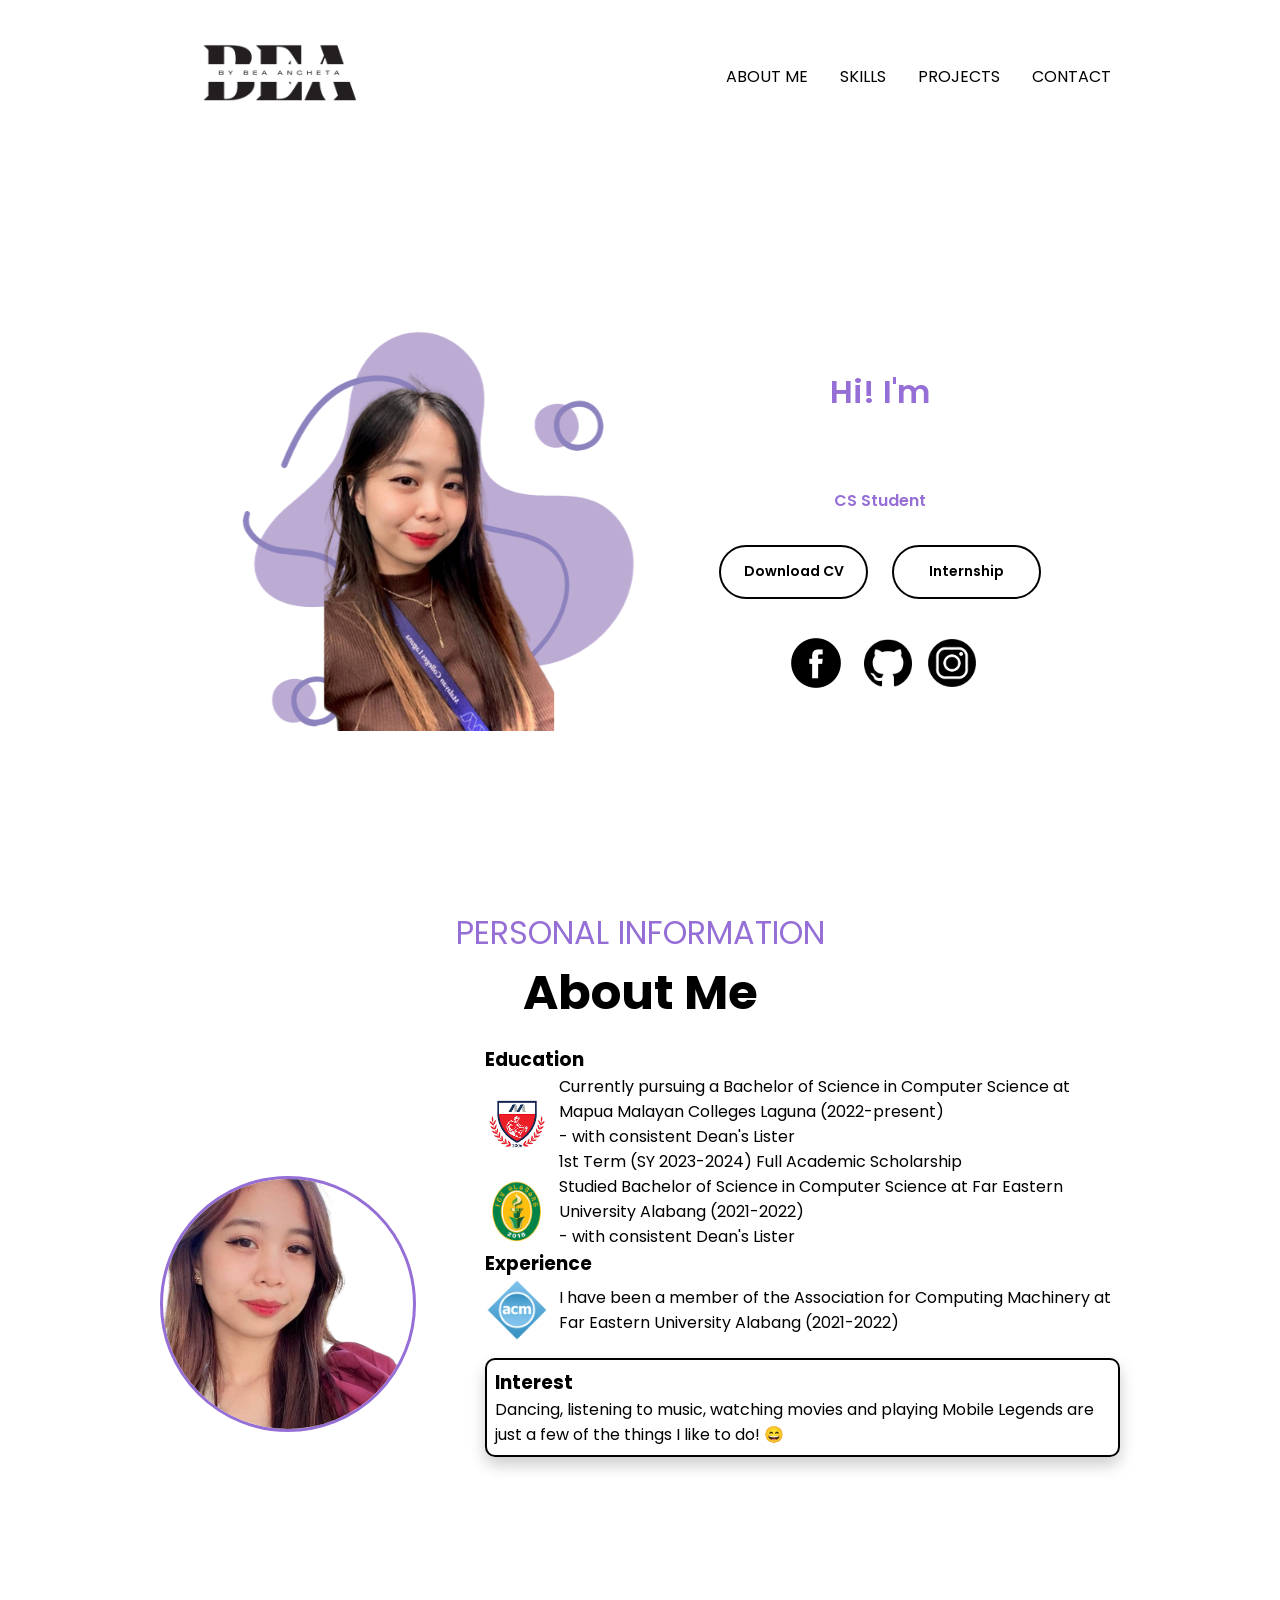
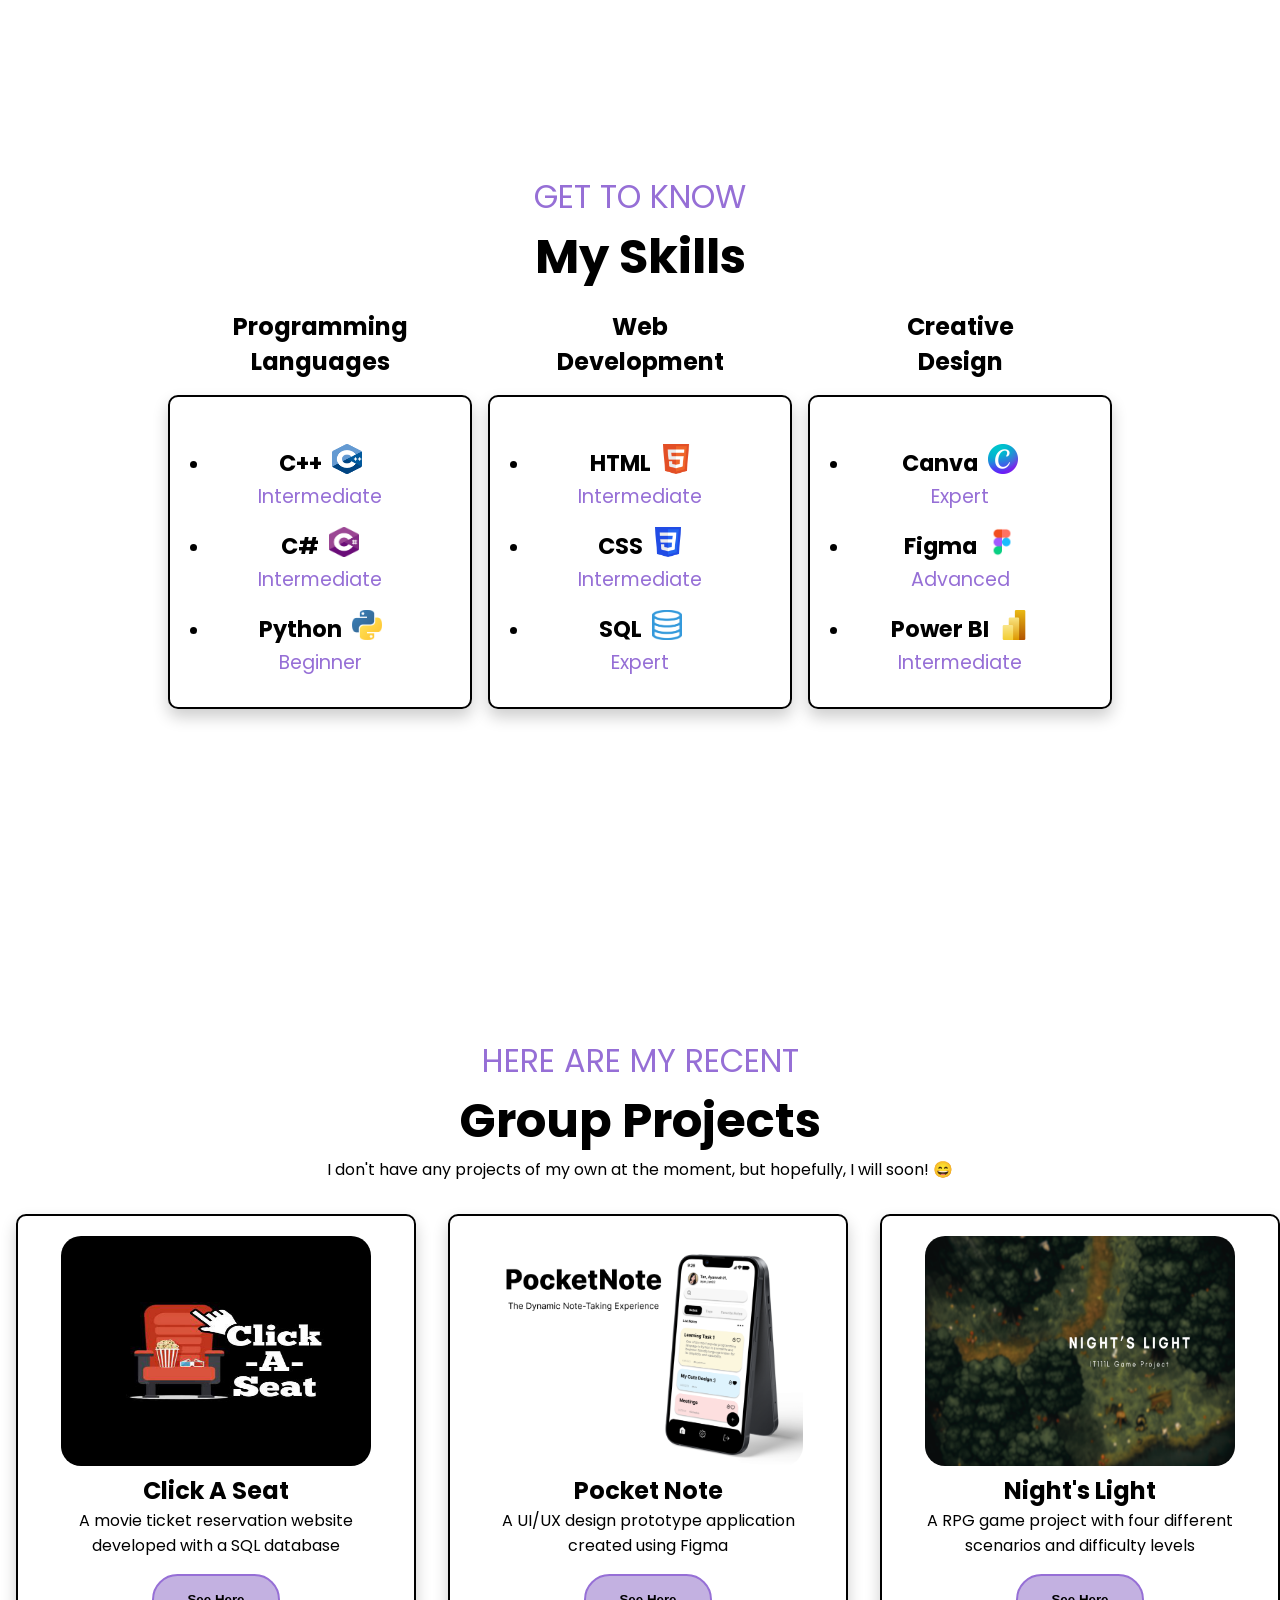
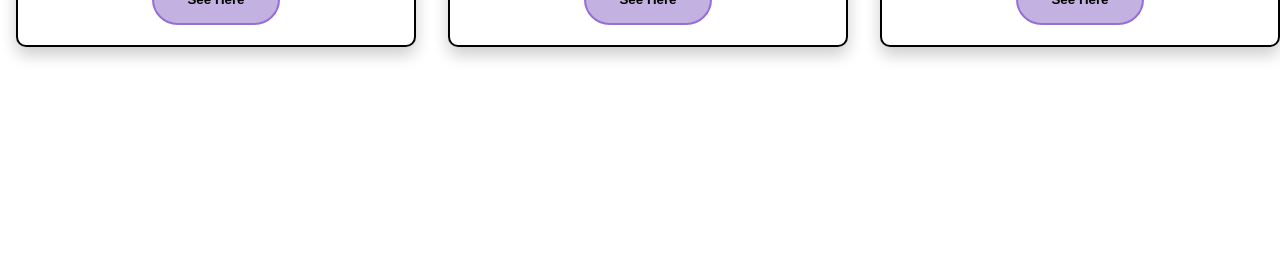
==== index.html @ 8f892928 "changes" ====
<!DOCTYPE html>
<html lang="en">
<head>
  <meta charset="UTF-8" />
  <meta http-equiv="X-UA-Compatible" content="IE=edge" />
  <meta name="viewport" content="width=device-width, initial-scale=1.0" />
  <title>My Personal Website</title>
  <link rel="stylesheet" href="styles.css" />
</head>
<body>
  <nav id="desktop-nav">
    <div class="logo">
        <img src="images/Logo.png" alt="My logo" height="220" width="220">
    </div>
    <div>
      <ul class="nav-links">
        <li><a href="#aboutme">ABOUT ME</a></li>
        <li><a href="#skills">SKILLS</a></li>
        <li><a href="#projects">PROJECTS</a></li>
        <li><a href="contact">CONTACT</a></li>
      </ul>
    </div>
  </nav>
  <section id="profile">
    <div class ="sectionpic-container">
        <img src="images/Bg.png" alt="shape background" class="bg-image">
        <img src="images/Me.png" alt="picture of Me" class="profile-image">
    </div>
    <div class="sectiontext">
        <p class="sectiontext-p1">Hi! I'm</p>
        <h1 class="myname">Bea Ancheta</h1>
        <p class="sectiontext-p2">CS Student</p>
        <div class="btn-container">
            <!-- Download CV -->
            <a href="files/Bea_Ancheta_CV.pdf" download class="btn btn-outline">
                Download CV
            </a>
        
            <!-- Internship -->
            <a href="#contact" class="btn btn-outline">
                Internship
            </a>
        </div>
        <div id ="socials-container">
            <img src="images/facebook.png" alt="My Facebook Profile"
                class="icon1" onclick="location.href='https://www.facebook.com/BeyaBiiancs/'">
            <img src="images/github.png" alt="My Github Profile"
                class="icon2" onclick="location.href='https://github.com/beabiiancheta'">
            <img src="images/instagram.png" alt="My Instagram Profile"
                class="icon3" onclick="location.href='https://www.instagram.com/beabii/'">
        </div>
    </div>
  </section>
  <section id="aboutme">
    <p class="sectiontext-p1">PERSONAL INFORMATION</p>
    <h1 class="title">About Me</h1>
    <div class="section-container">
        <div class="sectionpic-container">
            <img src="images/profilepic.png" alt="My Profile Picture"
            class="my-pic"/>
        </div>
        <div class="aboutdetails-container">
            <h3>Education</h3>
            <div class='details-container'>
                <img src="images/malayan.png" alt="education icon" class="icon1"/>
                <p>Currently pursuing a Bachelor of Science in Computer Science at Mapua Malayan Colleges Laguna (2022-present) <br>- with consistent Dean's Lister <br> 1st Term (SY 2023-2024) Full Academic Scholarship</p>
            </div>
            <div class='details-container'>
                <img src="images/feu.png" alt="education icon" class="icon1"/>
                <p>Studied Bachelor of Science in Computer Science at Far Eastern University Alabang (2021-2022) <br>- with consistent Dean's Lister</p>
            </div>
            <h3>Experience</h3>
            <div class='details-container'>
                <img src="images/acm.png" alt="acm icon" class="icon1"/>
                <p>I have been a member of the Association for Computing Machinery at Far Eastern University Alabang (2021-2022)</p>
            </div>
            <div class="text-container">
                <h3>Interest</h3>
                <p>
                    Dancing, listening to music, watching movies and playing Mobile Legends are just a few of the things I like to do! 😄
                </p>
            </div>
        </div>
    </div>
  </section>
  <section id ="skills">
    <p class="sectiontext-p1">GET TO KNOW</p>
    <h1 class="title">My Skills</h1>
    <div class="skillsdetails-container">
        <!-- Skill Category 1 -->
        <div class="skills-category">
            <h2 class="skills-name">Programming <br> Languages</h2>
            <div class="skills-container">
                <ul>
                    <li>
                        <div class="skill-wrapper">
                            <h3>C++</h3>
                            <div class="logo-container"><img src="images/c++.png" alt="C++ Logo"></div>
                        </div>
                        <p>Intermediate</p>
                    </li>
                    <li>
                        <div class="skill-wrapper">
                            <h3>C#</h3>
                            <div class="logo-container"><img src="images/csharp.png" alt="C# Logo"></div>
                        </div>
                        <p>Intermediate</p>
                    </li>
                    <li>
                        <div class="skill-wrapper">
                            <h3>Python</h3>
                            <div class="logo-container"><img src="images/python.png" alt="Python Logo"></div>
                        </div>
                        <p>Beginner</p>
                    </li>
                </ul>
            </div>
        </div>

        <!-- Skill Category 2 -->
        <div class="skills-category">
            <h2 class="skills-name">Web <br> Development</h2>
            <div class="skills-container">
                <ul>
                    <li>
                        <div class="skill-wrapper">
                            <h3>HTML</h3>
                            <div class="logo-container"><img src="images/html.png" alt="HTML Logo"></div>
                        </div>
                        <p>Intermediate</p>
                    </li>
                    <li>
                        <div class="skill-wrapper">
                            <h3>CSS</h3>
                            <div class="logo-container"><img src="images/css.png" alt="CSS Logo"></div>
                        </div>
                        <p>Intermediate</p>
                    </li>
                    <li>
                        <div class="skill-wrapper">
                            <h3>SQL</h3>
                            <div class="logo-container"><img src="images/sql.png" alt="SQL Logo"></div>
                        </div>
                        <p>Expert</p>
                    </li>
                </ul>
            </div>
        </div>

        <!-- Skill Category 3 -->
        <div class="skills-category">
            <h2 class="skills-name">Creative <br> Design</h2>
            <div class="skills-container">
                <ul>
                    <li>
                        <div class="skill-wrapper">
                            <h3>Canva</h3>
                            <div class="logo-container"><img src="images/canva.png" alt="canva Logo"></div>
                        </div>
                        <p>Expert</p>
                    </li>
                    <li>
                        <div class="skill-wrapper">
                            <h3>Figma</h3>
                            <div class="logo-container"><img src="images/figma.png" alt="figma Logo"></div>
                        </div>
                        <p>Advanced</p>
                    </li>
                    <li>
                        <div class="skill-wrapper">
                            <h3>Power BI</h3>
                            <div class="logo-container">
                                <img src="images/powerbi.webp" alt="Power BI Logo">
                            </div>
                        </div>
                        <p>Intermediate</p>
                    </li>
                </ul>
            </div>
        </div>
    </div>
</section>
  <section id ="projects">
  <p class="sectiontext-p1">HERE ARE MY RECENT</p>
  <h2 class="title">Group Projects</h2>
  <p class="message">I don't have any projects of my own at the moment, but hopefully, I will soon! 😄</p>
  <div class="detailsprojects-container">
    <div class="article-container">
        <img src="images/ClickASeat.png" alt="movie website" class="project"/>
        <h2 class="projects-container">Click A Seat</h2>
        <p>A movie ticket reservation website developed with a SQL database</p>
        <div class="button-container"></div>
        <button class="btncolor" onclick="location.href='https://drive.google.com/file/d/147SxDjoAL884Lrg_smVA727Ep6jqCkuW/view?usp=sharing'">See Here</button>
    </div>
    <div class="article-container">
        <img src="images/NoteTaking.png" alt="design app" class="project"/>
        <h2 class="projects-container">Pocket Note</h2>
        <p>A UI/UX design prototype application created using Figma</p>
        <div class="button-container"></div>
        <button class="btncolor" onclick="location.href='https://www.figma.com/file/CYiRuWq8MAelSg5TRdp0E0/PocketNote_Prototype-ANCHETA-AGUIRANG-ENERIO?type=design&mode=design&t=R2axv6imZ42FT4JM-1'">See Here</button>
    </div>
    <div class="article-container">
        <img src="images/GameProject.png" alt="game project" class="project"/>
        <h2 class="projects-container">Night's Light</h2>
        <p>A RPG game project with four different scenarios and difficulty levels</p>
        <div class="button-container"></div>
        <button class="btncolor" onclick="location.href='https://drive.google.com/file/d/1pxp_u9p4geaaPYNpfYYhiKW0ZNVZs4tw/view?usp=sharing'">See Here</button>
    </div>
  </div>
  </section>
</body>
</html>
---- styles.css ----
@import url('https://fonts.googleapis.com/css2?family=Poppins:wght@300;400;500;600&display=swap');

/* MAIN */

* {
    margin: 0;
    padding: 0;
}

body {
    font-family: "Poppins", sans-serif;
}


html{
    scroll-behavior: smooth;
}

p {
    color: rgb(150,111,214);
}

/* TRANSITIONS */

a, 
.btn {
    transition: all 300ms ease;
}

/* FOR NAVIGATION */

nav,
.nav-links {
    display: flex;
}

nav {
    justify-content: space-around;
    align-items: center;
    height: 17vh;
}

.nav-links {
    gap: 2rem;
    list-style: none;
    font-size: 1rem;
}

a {
    color: black;
    text-decoration: none;
    text-decoration-color: white;
}

a:hover {
    color: rgb(150,111,214);
    text-decoration: underline;
    text-underline-offset: 1rem;
    text-decoration-color: purple;
} 

.logo:hover{
    cursor: default;
}

/* BY SECTIONS MENU */

section {
    padding-top: 4vh;
    height: 96vh;
    margin: 0 10rem;
    box-sizing: border-box;
    min-height: fit-content;
}

.section-container {
    display: flex;
}

/* PROFILE */

#profile {
    display: flex;
    justify-content: center;
    gap: 5rem;
    height: 80vh;
}

.sectionpic-container {
    position: relative;
    display: flex;
    height: 400px;
    width: 400px;
    margin: auto 0;
}

.bg-image,
.profile-image {
    height: 100%;
    position: absolute;
    left: 50%;
    bottom: 0;
    transform: translateX(-50%);
    transition: bottom 1s, left 1s;
}

.sectionpic-container:hover .bg-image{
    bottom: 30px;
}

.sectionpic-container:hover .profile-image{
    left: 45%;
}

.sectiontext {
    align-self: center;
    text-align: center;
}

.sectiontext p {
    font-weight: 600;
}

.sectiontext-p1 {
    font-size: 2rem;
    text-align: center;
}
  
.myname {
    font-size: 3rem;
    text-align: center;
}

.myname {
    overflow: hidden; 
    white-space: nowrap; 
    width: 0; 
    animation: typing 4s steps(70) infinite; 
}


@keyframes typing {
    from {
        width: 0;
    }
    to {
        width: 100%;
    }
}

.title {
    font-size: 3rem;
    text-align: center;
    transition: color 0.5s ease-in-out; 
}

.title:hover {
    color: rgb(150, 111, 214);
}


#socials-container {
    display: flex;
    justify-content: center;
    margin-top: 1rem;
    gap: 1rem;
    align-items: center;
}

/* ICON OF SOCIALS */

.icon1 {
    cursor: pointer;
    height: 4rem;
    width: 4rem;
}
.icon2 {
    cursor: pointer;
    height: 3rem; 
    width: 3rem;
}
.icon3 {
    cursor: pointer;
    height: 3rem; 
    width: 3rem;
}

/* ABOUT ME SECTION */

.my-pic {
    border: 3px solid rgb(150, 111, 214); 
    border-radius: 50%;
    width: 250px; 
    height: 250px; 
    object-fit: cover;
}

.aboutdetails-container {
    display: flex;
    flex-direction: column;
}

.details-container {
    display: flex;
    align-items: center;
}

.details-container p {
    color: black;
}

.details-container img {
    margin-right: 10px;
}

.text-container {
    margin-top: 1rem;
    border: 2px solid black; 
    border-radius: 10px; 
    padding: 8px;
    box-shadow: 0 8px 16px rgba(0, 0, 0, 0.2);
}

.text-container p {
    color: black;
}

.section-container{
    margin-top: 1rem;
    gap: 4rem;
    height: 80%;
}

/* SKILLS SECTION */

.skillsdetails-container {
    display: flex;
    justify-content: space-around;
    margin-top: 1rem;
}


.skills-category {
    margin-bottom: 2.0rem;
    text-align: center;
    display: flex;
    flex-direction: column; 

}

.skills-category h2 {
    margin-bottom: 1rem; 
}

.skills-container {
    border: 2px solid black;
    border-radius: 10px;
    padding: 40px;
    box-shadow: 0 8px 16px rgba(0, 0, 0, 0.2);
    width: 220px;
    height: 230px;
    text-align: center;
    display: flex;
    flex-direction: column;
    justify-content: center;
    
}

.skills-container p {
    text-align: center;
}


.skills-container .skill-wrapper {
    display: flex;
    align-items: center;
    justify-content: center;
    margin-top: 1rem;

}

.skills-container li {
    font-size: 1.2rem;
}

.skills-container .skill-wrapper h3 {
    margin-right: 10px;
}

.skills-container .logo-container img {
    width: 30px;
    height: 30px;
}

@keyframes bounce {
    0%, 20%, 50%, 80%, 100% {
        transform: translateY(0);
    }
    40% {
        transform: translateY(-20px);
    }
    60% {
        transform: translateY(-10px);
    }
}

.skills-container:hover {
    animation: bounce 2s infinite;
}

/* PROJECTS SECTION */

#projects {
    position: relative;
    margin: auto;
}

.detailsprojects-container {
    display: grid;
    grid-template-columns: repeat(3, 1fr);
    gap: 2rem;
    margin-top: 2rem;
    margin-left: 1rem;
    margin-bottom: 2rem;
}

.article-container {
    text-align: center;
    padding: 20px;
    border: 2px solid black;
    border-radius: 10px;
    box-shadow: 0 8px 16px rgba(0, 0, 0, 0.2);
    transition: transform 0.3s ease-in-out;
}

.article-container:hover {
    transform: scale(1.02); 
}

.project {
    width: 310px;
    height: 230px;
    border-radius: 20px;
}

.project-title, .projects-container, .article-container p {
    color: black;
}

.message {
    color: black;
    display: flex;
    justify-content: center;
}

/* BUTTONS */

.button-container {
    display: flex;
    justify-content: center;
    gap: 1rem;
}

.btncolor {
    border: 2px solid rgb(150, 111, 214); 
    font-weight: 600;
    padding: 1rem;
    width: 8rem;
    border-radius: 2rem;
    margin-top: 1rem;
    background-color: rgb(195, 177, 225);
}

.btncolor:hover {
    cursor: pointer;
    background: black;
    color: white;
}

/* PROFILE BUTTONS */

.btn-container {
    display: flex;
    justify-content: center;
    gap: 1.5rem;
    margin-top: 2rem;
    margin-bottom: 2rem;
}

.btn {
    display: inline-flex;
    justify-content: center;
    align-items: center;
    width: 145px;
    height: 50px;
    border-radius: 40px;
    text-decoration: none;
    font-weight: 600;
    font-size: 14px;
    transition: all 0.3s ease;
    cursor: pointer;
}

.btn-outline {
    color: black;
    border: 2px solid black;
    background: white;
}

.btn-outline:hover {
    background: rgb(150,111,214);
    color: white;
    border-color: rgb(150,111,214);
}
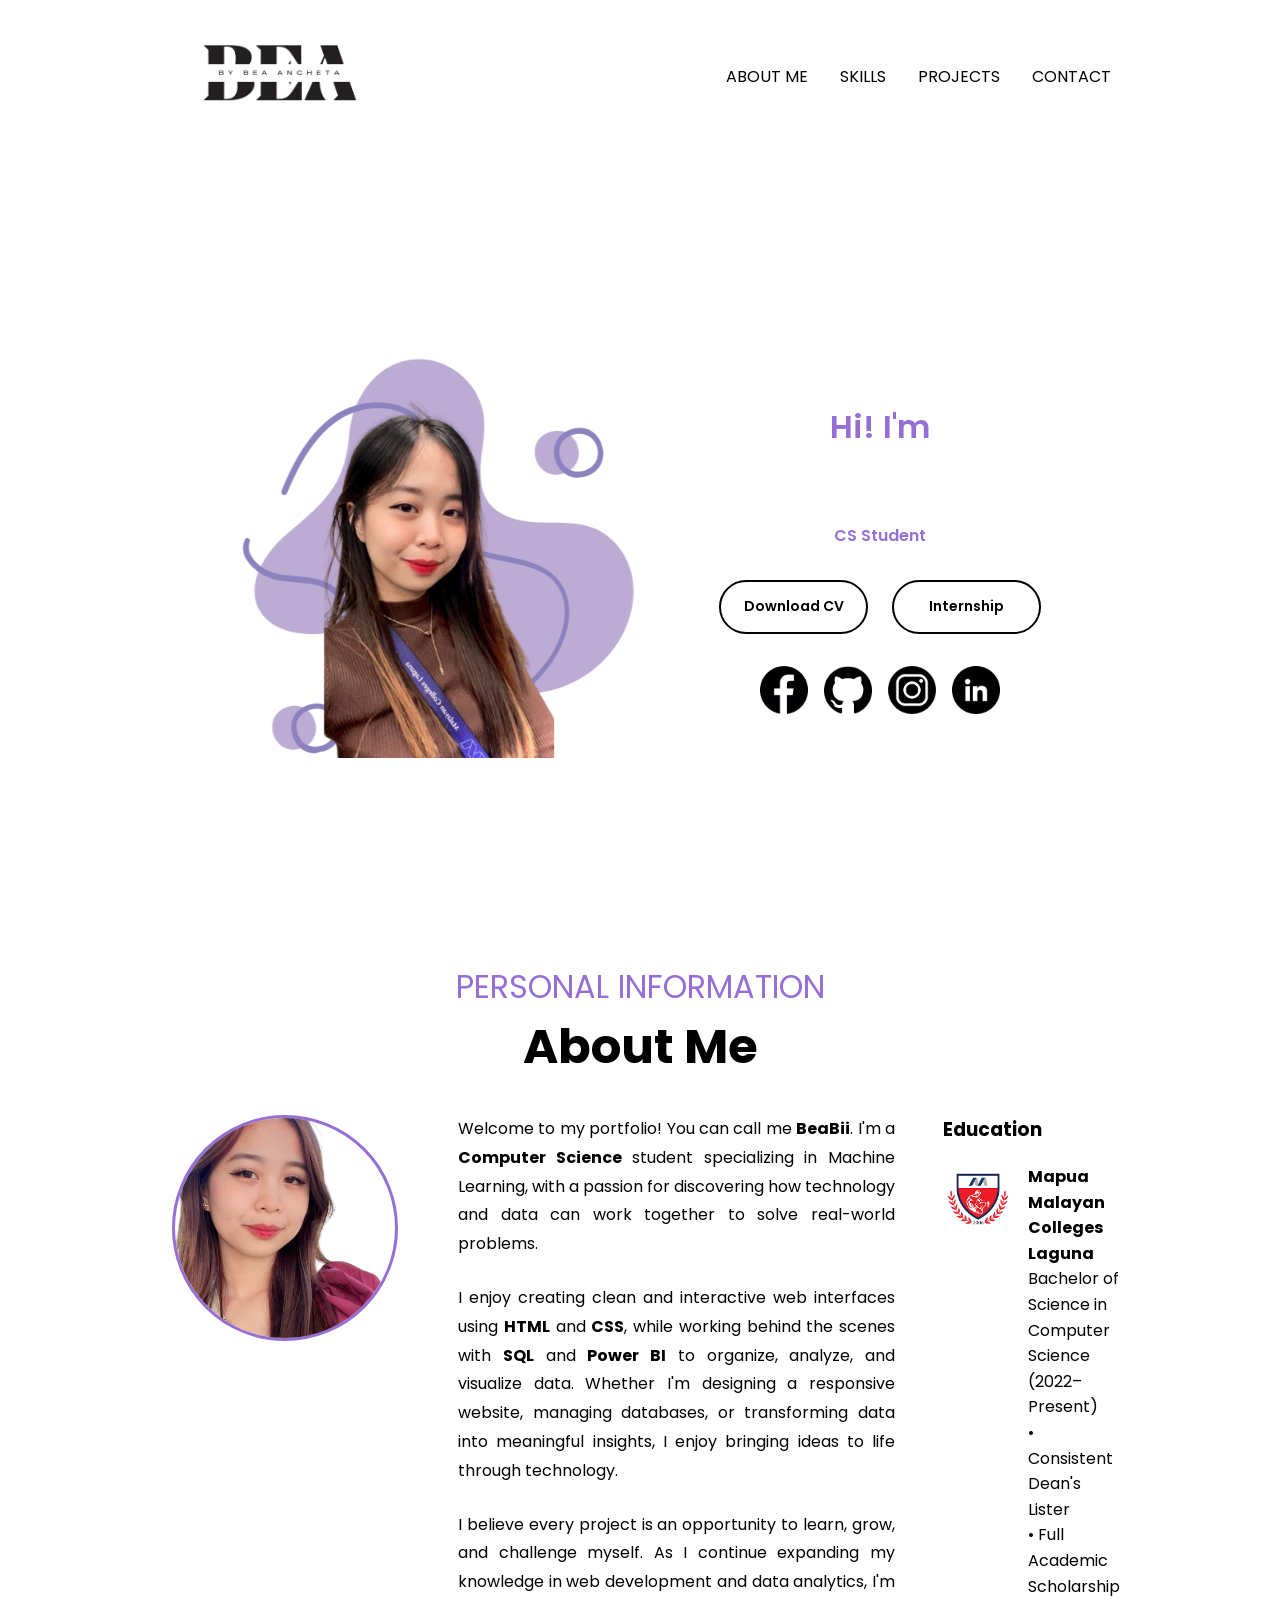
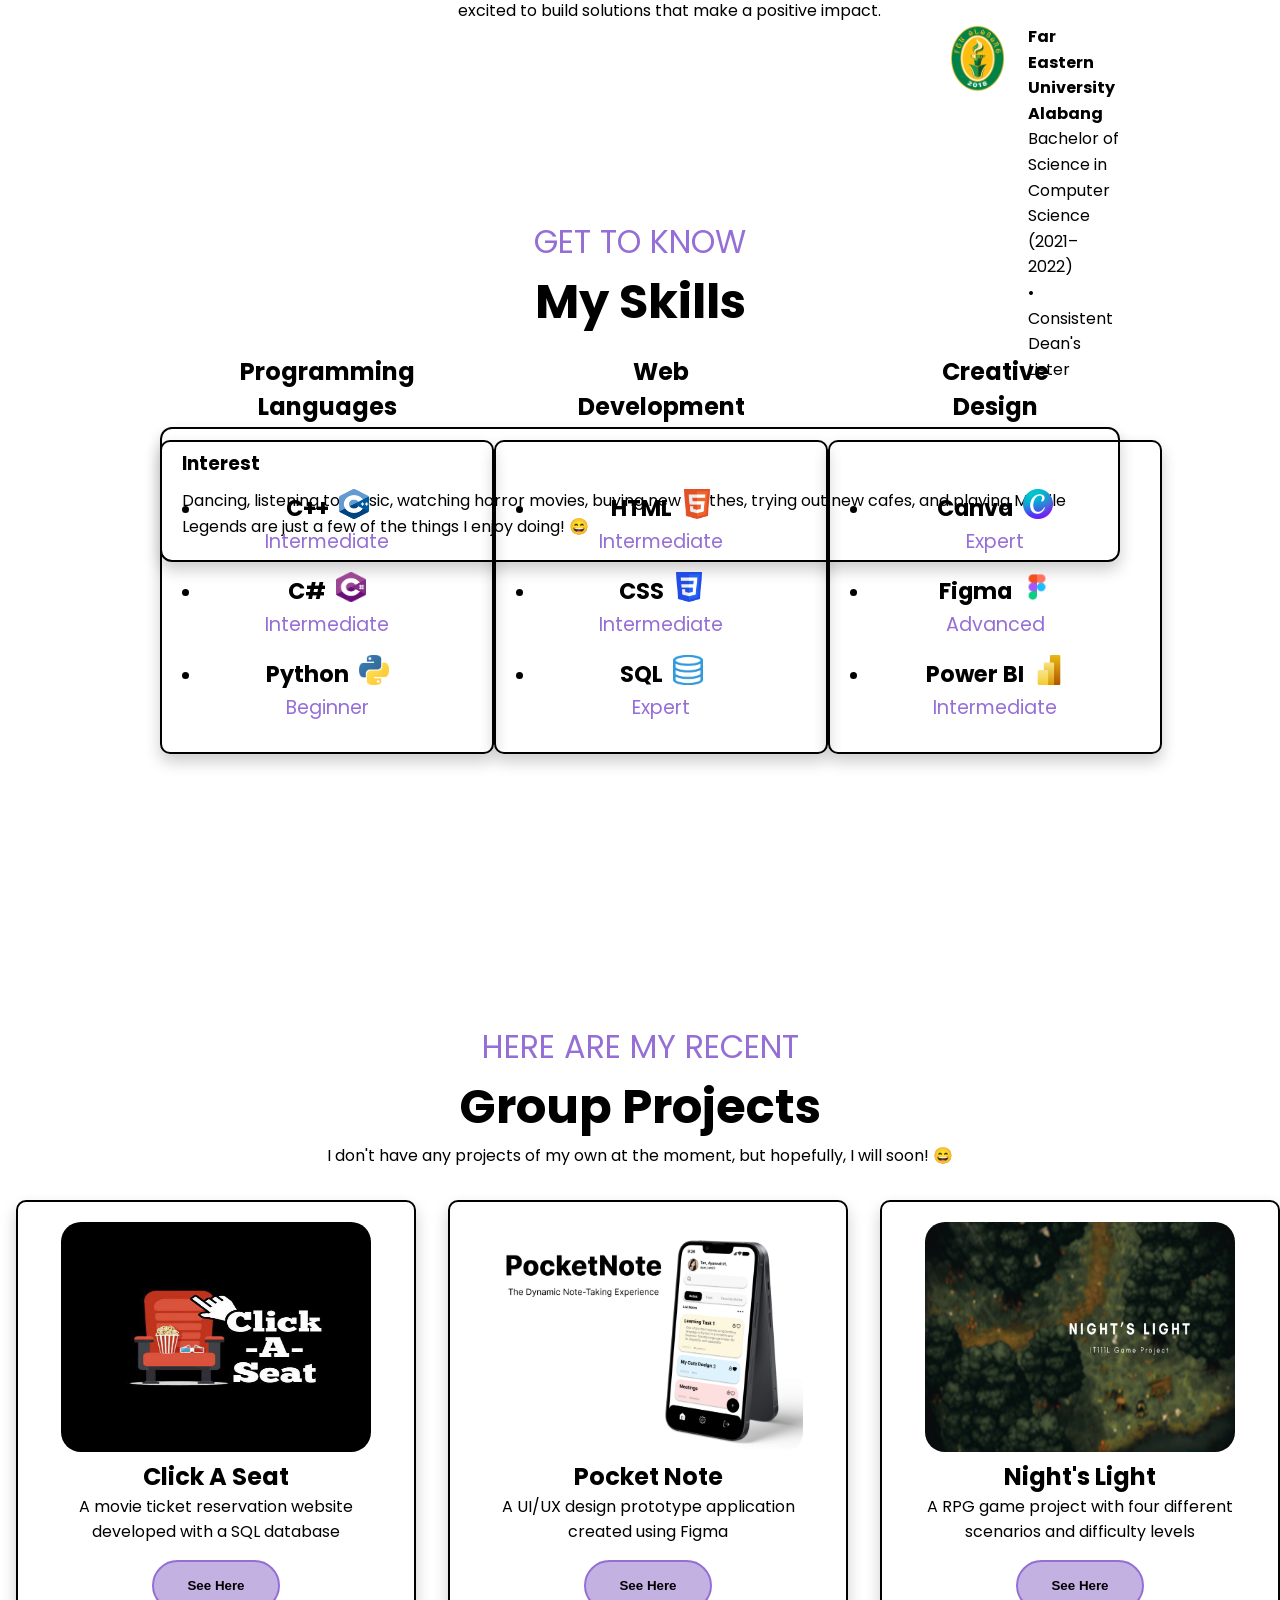
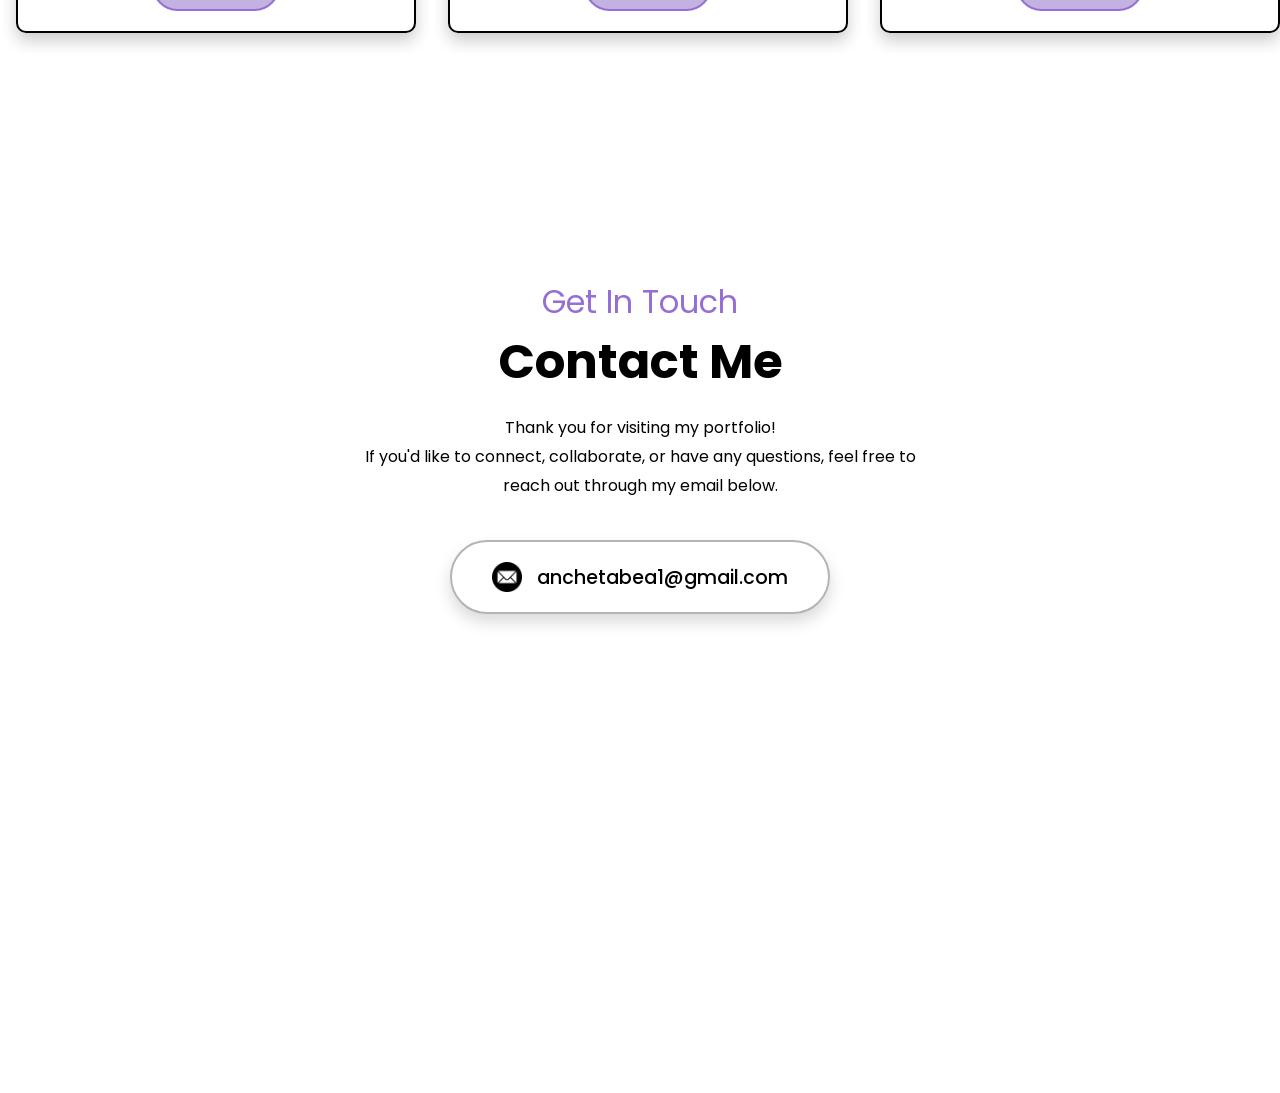
==== commit 8007882c: "done updating" ====
--- a/index.html
+++ b/index.html
@@ -17,7 +17,7 @@
         <li><a href="#aboutme">ABOUT ME</a></li>
         <li><a href="#skills">SKILLS</a></li>
         <li><a href="#projects">PROJECTS</a></li>
-        <li><a href="contact">CONTACT</a></li>
+        <li><a href="#contact">CONTACT</a></li>
       </ul>
     </div>
   </nav>
@@ -42,47 +42,115 @@
             </a>
         </div>
         <div id ="socials-container">
-            <img src="images/facebook.png" alt="My Facebook Profile"
-                class="icon1" onclick="location.href='https://www.facebook.com/BeyaBiiancs/'">
-            <img src="images/github.png" alt="My Github Profile"
-                class="icon2" onclick="location.href='https://github.com/beabiiancheta'">
-            <img src="images/instagram.png" alt="My Instagram Profile"
-                class="icon3" onclick="location.href='https://www.instagram.com/beabii/'">
+            <img src="images/facebook.png"
+                alt="Facebook"
+                onclick="location.href='https://www.facebook.com/beabiiancheta'">
+            <img src="images/github.png"
+                alt="Github"
+                onclick="location.href='https://github.com/beabiiancheta'">
+
+            <img src="images/instagram.png"
+                alt="Instagram"
+                onclick="location.href='https://www.instagram.com/beabii/'">
+
+            <img src="images/linkedin.png"
+                alt="LinkedIn"
+                onclick="location.href='https://www.linkedin.com/in/beabiiancheta'">
         </div>
     </div>
   </section>
   <section id="aboutme">
     <p class="sectiontext-p1">PERSONAL INFORMATION</p>
     <h1 class="title">About Me</h1>
-    <div class="section-container">
-        <div class="sectionpic-container">
-            <img src="images/profilepic.png" alt="My Profile Picture"
-            class="my-pic"/>
-        </div>
+
+    <div class="about-container">
+
+        <!-- LEFT : PROFILE PICTURE -->
+        <div class="about-image">
+            <img src="images/profilepic.png"
+                 alt="My Profile Picture"
+                 class="my-pic">
+        </div>
+
+        <!-- CENTER : ABOUT ME -->
+        <div class="about-text">
+
+            <p>
+                Welcome to my portfolio! You can call me <strong>BeaBii</strong>.
+                I'm a <strong>Computer Science</strong> student specializing in
+                Machine Learning, with a passion for discovering
+                how technology and data can work together to solve real-world
+                problems.
+            </p>
+
+            <br>
+
+            <p>
+                I enjoy creating clean and interactive web interfaces using
+                <strong>HTML</strong> and <strong>CSS</strong>, while working
+                behind the scenes with <strong>SQL</strong> and
+                <strong>Power BI</strong> to organize, analyze, and visualize
+                data. Whether I'm designing a responsive website, managing
+                databases, or transforming data into meaningful insights,
+                I enjoy bringing ideas to life through technology.
+            </p>
+
+            <br>
+
+            <p>
+                I believe every project is an opportunity to learn, grow,
+                and challenge myself. As I continue expanding my knowledge
+                in web development and data analytics, I'm excited to build
+                solutions that make a positive impact.
+            </p>
+
+        </div>
+
+        <!-- RIGHT : EDUCATION -->
         <div class="aboutdetails-container">
+
             <h3>Education</h3>
-            <div class='details-container'>
-                <img src="images/malayan.png" alt="education icon" class="icon1"/>
-                <p>Currently pursuing a Bachelor of Science in Computer Science at Mapua Malayan Colleges Laguna (2022-present) <br>- with consistent Dean's Lister <br> 1st Term (SY 2023-2024) Full Academic Scholarship</p>
-            </div>
-            <div class='details-container'>
-                <img src="images/feu.png" alt="education icon" class="icon1"/>
-                <p>Studied Bachelor of Science in Computer Science at Far Eastern University Alabang (2021-2022) <br>- with consistent Dean's Lister</p>
-            </div>
-            <h3>Experience</h3>
-            <div class='details-container'>
-                <img src="images/acm.png" alt="acm icon" class="icon1"/>
-                <p>I have been a member of the Association for Computing Machinery at Far Eastern University Alabang (2021-2022)</p>
-            </div>
+
+            <div class="details-container">
+                <img src="images/malayan.png" class="school-logo">
+
+                <p>
+                    <strong>Mapua Malayan Colleges Laguna</strong><br>
+                    Bachelor of Science in Computer Science (2022–Present)
+                    <br>
+                    • Consistent Dean's Lister
+                    <br>
+                    • Full Academic Scholarship
+                </p>
+            </div>
+
+            <div class="details-container">
+                <img src="images/feu.png" class="school-logo">
+
+                <p>
+                    <strong>Far Eastern University Alabang</strong><br>
+                    Bachelor of Science in Computer Science (2021–2022)
+                    <br>
+                    • Consistent Dean's Lister
+                </p>
+            </div>
+
+        </div>
+    </div>
+
+            <!-- Interests -->
             <div class="text-container">
                 <h3>Interest</h3>
+
                 <p>
-                    Dancing, listening to music, watching movies and playing Mobile Legends are just a few of the things I like to do! 😄
+                    Dancing, listening to music, watching horror movies, buying new clothes, trying out new cafes, and playing Mobile Legends are just a few of the things I enjoy doing! 😄
                 </p>
             </div>
-        </div>
-    </div>
-  </section>
+
+        </div>
+
+    </div>
+</section>
   <section id ="skills">
     <p class="sectiontext-p1">GET TO KNOW</p>
     <h1 class="title">My Skills</h1>
@@ -208,5 +276,29 @@
     </div>
   </div>
   </section>
+    <section id="contact">
+
+    <p class="sectiontext-p1">Get In Touch</p>
+    <h1 class="title">Contact Me</h1>
+
+    <p class="contact-description">
+        Thank you for visiting my portfolio! <br>
+        If you'd like to connect, collaborate, or have any questions,
+        feel free to reach out through my email below.
+    </p>
+
+    <div class="contact-container">
+
+        <div class="contact-item">
+            <img src="images/mail.png" alt="Email" class="contact-icon">
+
+            <a href="mailto:anchetabea1@gmail.com">
+                anchetabea1@gmail.com
+            </a>
+        </div>
+
+    </div>
+
+</section>
 </body>
 </html>
--- a/styles.css
+++ b/styles.css
@@ -1,6 +1,8 @@
 @import url('https://fonts.googleapis.com/css2?family=Poppins:wght@300;400;500;600&display=swap');
 
-/* MAIN */
+/* ============================
+   GENERAL
+============================ */
 
 * {
     margin: 0;
@@ -20,14 +22,18 @@
     color: rgb(150,111,214);
 }
 
-/* TRANSITIONS */
+/* ============================
+   TRANSITIONS
+============================ */
 
 a, 
 .btn {
     transition: all 300ms ease;
 }
 
-/* FOR NAVIGATION */
+/* ============================
+   NAVIGATION
+============================ */
 
 nav,
 .nav-links {
@@ -63,11 +69,13 @@
     cursor: default;
 }
 
-/* BY SECTIONS MENU */
+/* ============================
+   SECTIONS
+============================ */
 
 section {
-    padding-top: 4vh;
-    height: 96vh;
+    padding-top: 10vh;
+    height: 95vh;
     margin: 0 10rem;
     box-sizing: border-box;
     min-height: fit-content;
@@ -77,7 +85,9 @@
     display: flex;
 }
 
-/* PROFILE */
+/* ============================
+   PROFILE
+============================ */
 
 #profile {
     display: flex;
@@ -158,6 +168,9 @@
     color: rgb(150, 111, 214);
 }
 
+/* ============================
+   SOCIAL ICONS
+============================ */
 
 #socials-container {
     display: flex;
@@ -167,71 +180,96 @@
     align-items: center;
 }
 
-/* ICON OF SOCIALS */
-
-.icon1 {
+#socials-container img{
+    width: 3rem;
+    height: 3rem;
     cursor: pointer;
-    height: 4rem;
-    width: 4rem;
-}
-.icon2 {
-    cursor: pointer;
-    height: 3rem; 
-    width: 3rem;
-}
-.icon3 {
-    cursor: pointer;
-    height: 3rem; 
-    width: 3rem;
-}
-
-/* ABOUT ME SECTION */
-
-.my-pic {
-    border: 3px solid rgb(150, 111, 214); 
-    border-radius: 50%;
-    width: 250px; 
-    height: 250px; 
-    object-fit: cover;
-}
-
-.aboutdetails-container {
-    display: flex;
-    flex-direction: column;
-}
-
-.details-container {
-    display: flex;
-    align-items: center;
-}
-
-.details-container p {
-    color: black;
-}
-
-.details-container img {
-    margin-right: 10px;
-}
-
-.text-container {
-    margin-top: 1rem;
-    border: 2px solid black; 
-    border-radius: 10px; 
-    padding: 8px;
-    box-shadow: 0 8px 16px rgba(0, 0, 0, 0.2);
-}
-
-.text-container p {
-    color: black;
-}
-
-.section-container{
-    margin-top: 1rem;
-    gap: 4rem;
-    height: 80%;
-}
-
-/* SKILLS SECTION */
+    transition: transform 0.3s ease;
+}
+
+#socials-container img:hover{
+    transform: scale(1.1);
+}
+
+/* ============================
+   ABOUT ME
+============================ */
+
+.about-container{
+    display:flex;
+    gap:3rem;
+    margin-top:2rem;
+    align-items:flex-start;
+}
+
+.about-image{
+    flex:0 0 250px;
+    display:flex;
+    justify-content:center;
+}
+
+.my-pic{
+    width:220px;
+    height:220px;
+    border-radius:50%;
+    object-fit:cover;
+    border:3px solid rgb(150,111,214);
+}
+
+.about-text{
+    max-width:630px; 
+}
+
+.about-text p{
+    color:black;
+    text-align:justify;
+    line-height:1.8;
+}
+
+.aboutdetails-container{
+    flex:1.3;
+}
+
+.aboutdetails-container h3{
+    margin-bottom:20px;
+}
+
+.details-container{
+    display:flex;
+    gap:15px;
+    margin-bottom:25px;
+    align-items:flex-start;
+}
+
+.school-logo{
+    width:70px;
+    height:70px;
+    object-fit:contain;
+}
+
+.details-container p{
+    color:black;
+    line-height:1.6;
+}
+
+.text-container{
+    margin-top:20px;
+    padding:20px;
+    border:2px solid black;
+    border-radius:12px;
+    box-shadow:0 8px 16px rgba(0,0,0,.2);
+}
+
+.text-container p{
+    color:black;
+    margin-top:10px;
+    line-height:1.6;
+}
+
+
+/* ============================
+   SKILLS
+============================ */
 
 .skillsdetails-container {
     display: flex;
@@ -257,7 +295,7 @@
     border-radius: 10px;
     padding: 40px;
     box-shadow: 0 8px 16px rgba(0, 0, 0, 0.2);
-    width: 220px;
+    width: 250px;
     height: 230px;
     text-align: center;
     display: flex;
@@ -308,11 +346,14 @@
     animation: bounce 2s infinite;
 }
 
-/* PROJECTS SECTION */
+/* ============================
+   PROJECTS
+============================ */
 
 #projects {
     position: relative;
     margin: auto;
+    padding-top: 2.5rem;
 }
 
 .detailsprojects-container {
@@ -353,7 +394,9 @@
     justify-content: center;
 }
 
-/* BUTTONS */
+/* ============================
+   BUTTONS
+============================ */
 
 .button-container {
     display: flex;
@@ -376,8 +419,6 @@
     background: black;
     color: white;
 }
-
-/* PROFILE BUTTONS */
 
 .btn-container {
     display: flex;
@@ -411,4 +452,64 @@
     background: rgb(150,111,214);
     color: white;
     border-color: rgb(150,111,214);
+}
+
+/* ============================
+   CONTACT
+============================ */
+
+#contact{
+    display:flex;
+    flex-direction:column;
+    justify-content:flex-start;   
+    align-items:center;
+    text-align:center;
+    min-height:80vh;
+    padding-top:2.5rem;             
+}
+
+.contact-description{
+    color:black;
+    margin-top:1rem;
+    line-height:1.8;
+    max-width:600px;
+}
+
+.contact-container{
+    margin-top:2.5rem;
+    border:2px solid rgb(180,180,180);
+    border-radius:50px;
+    padding:20px 40px;
+    display:flex;
+    justify-content:center;
+    align-items:center;
+    box-shadow:0 8px 16px rgba(0,0,0,.15);
+    transition:0.3s ease;
+}
+
+.contact-container:hover{
+    transform:translateY(-3px);
+    box-shadow:0 12px 24px rgba(0,0,0,.2);
+}
+
+.contact-item{
+    display:flex;
+    align-items:center;
+    gap:15px;
+}
+
+.contact-icon{
+    width:30px;
+    height:30px;
+}
+
+.contact-item a{
+    color:black;
+    font-size:1.2rem;
+    font-weight:500;
+    text-decoration:none;
+}
+
+.contact-item a:hover{
+    color:rgb(150,111,214);
 }
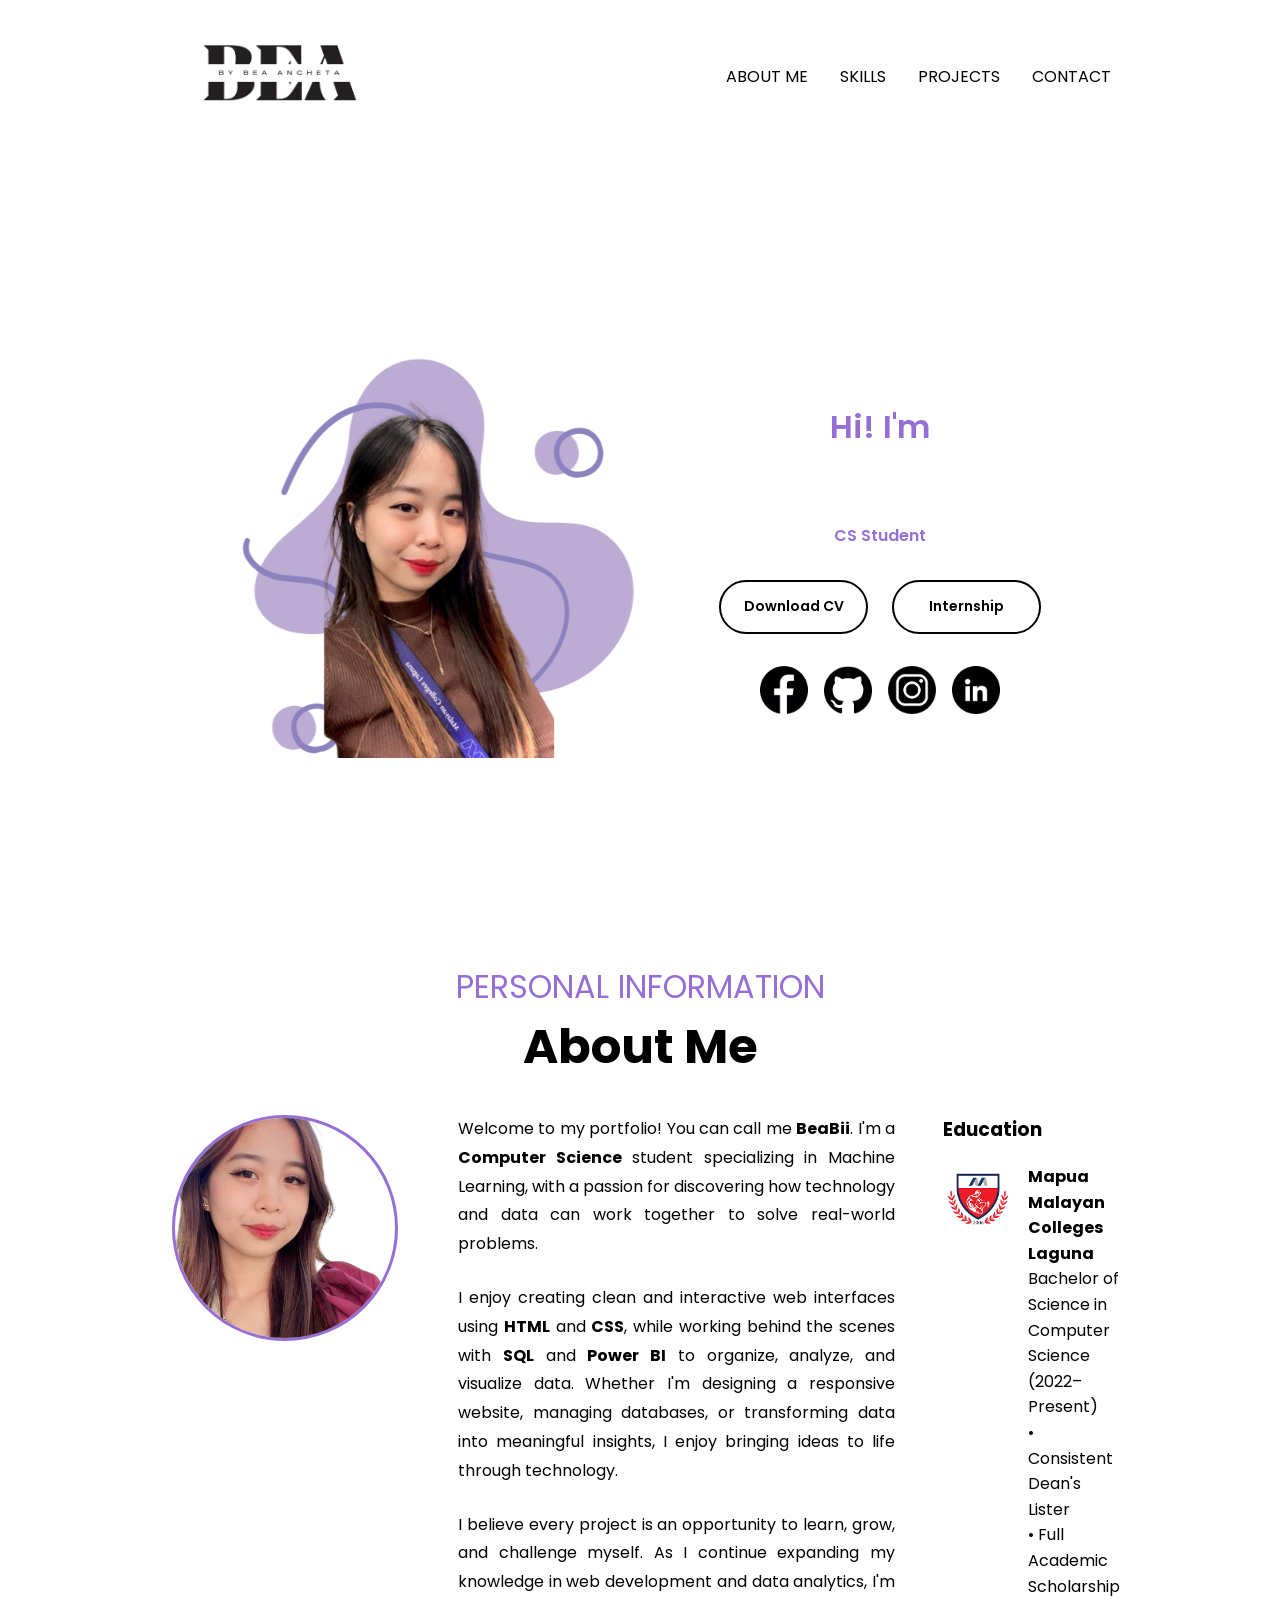
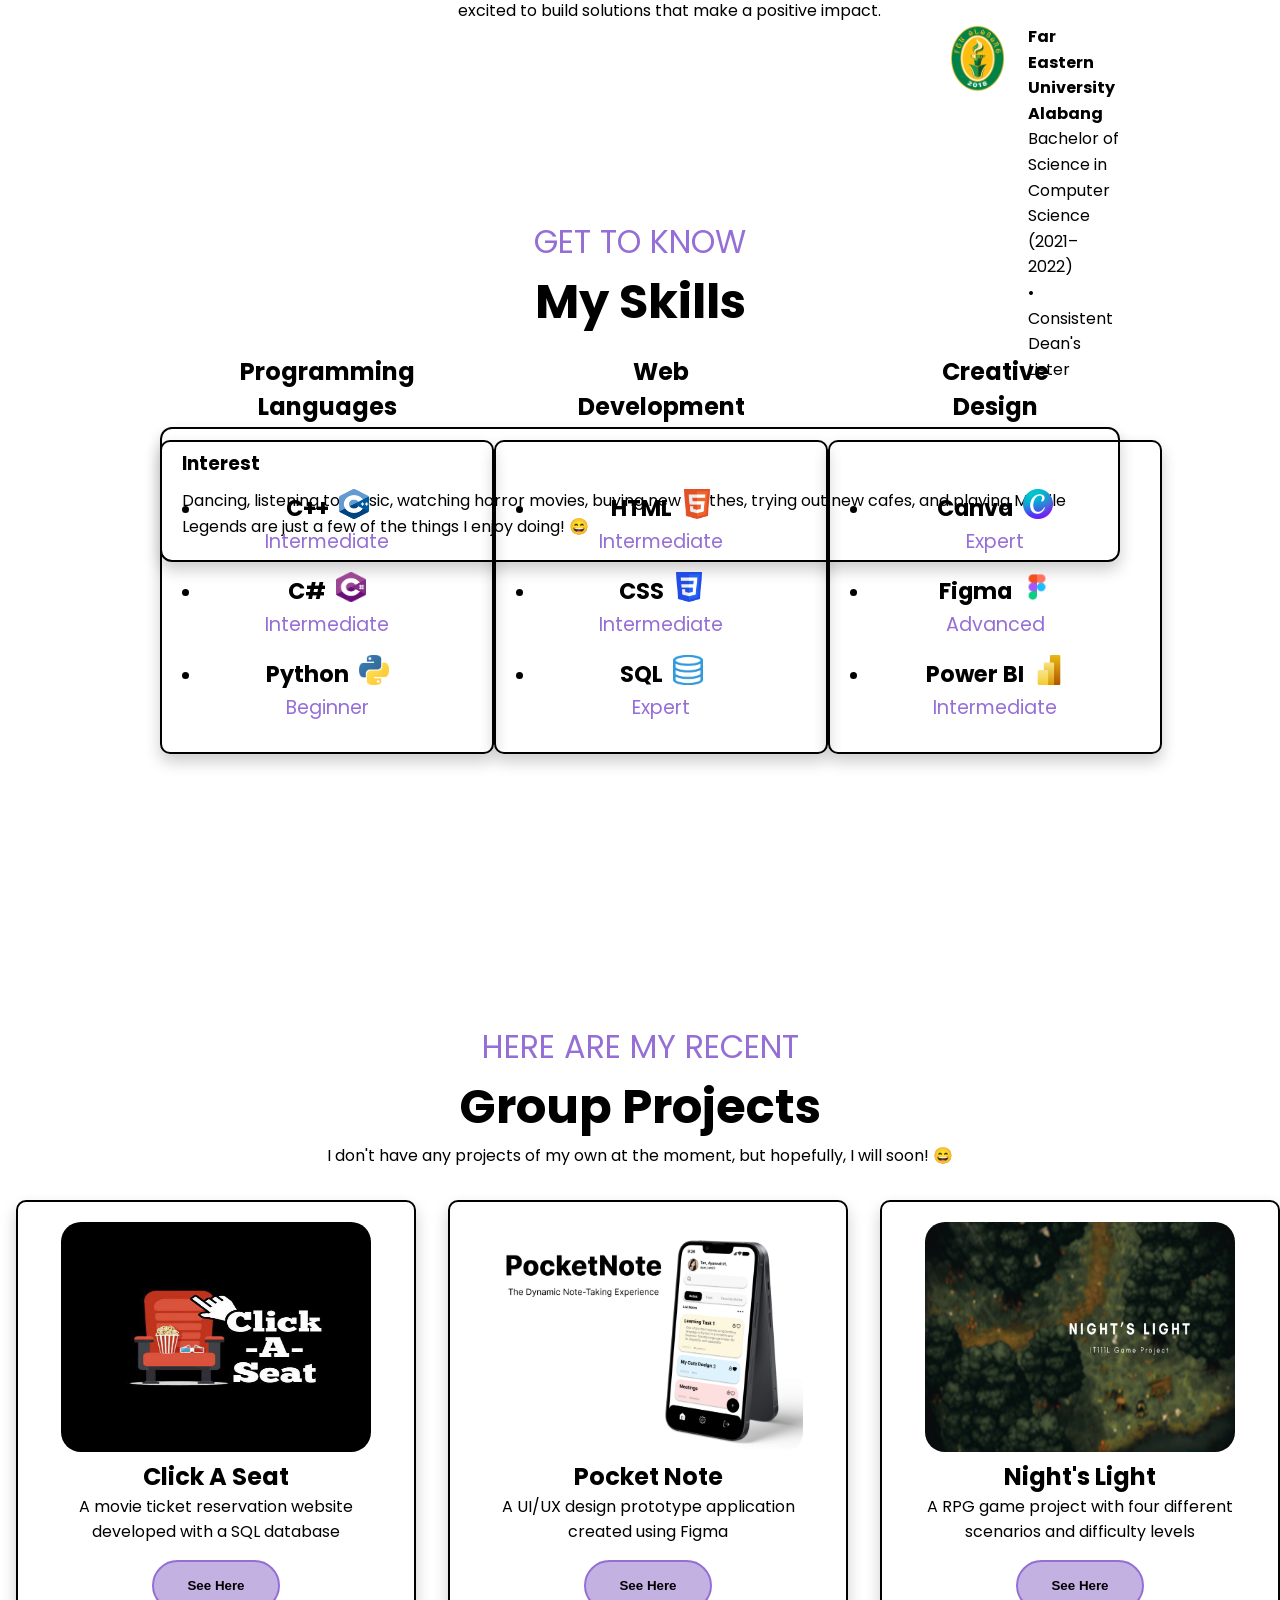
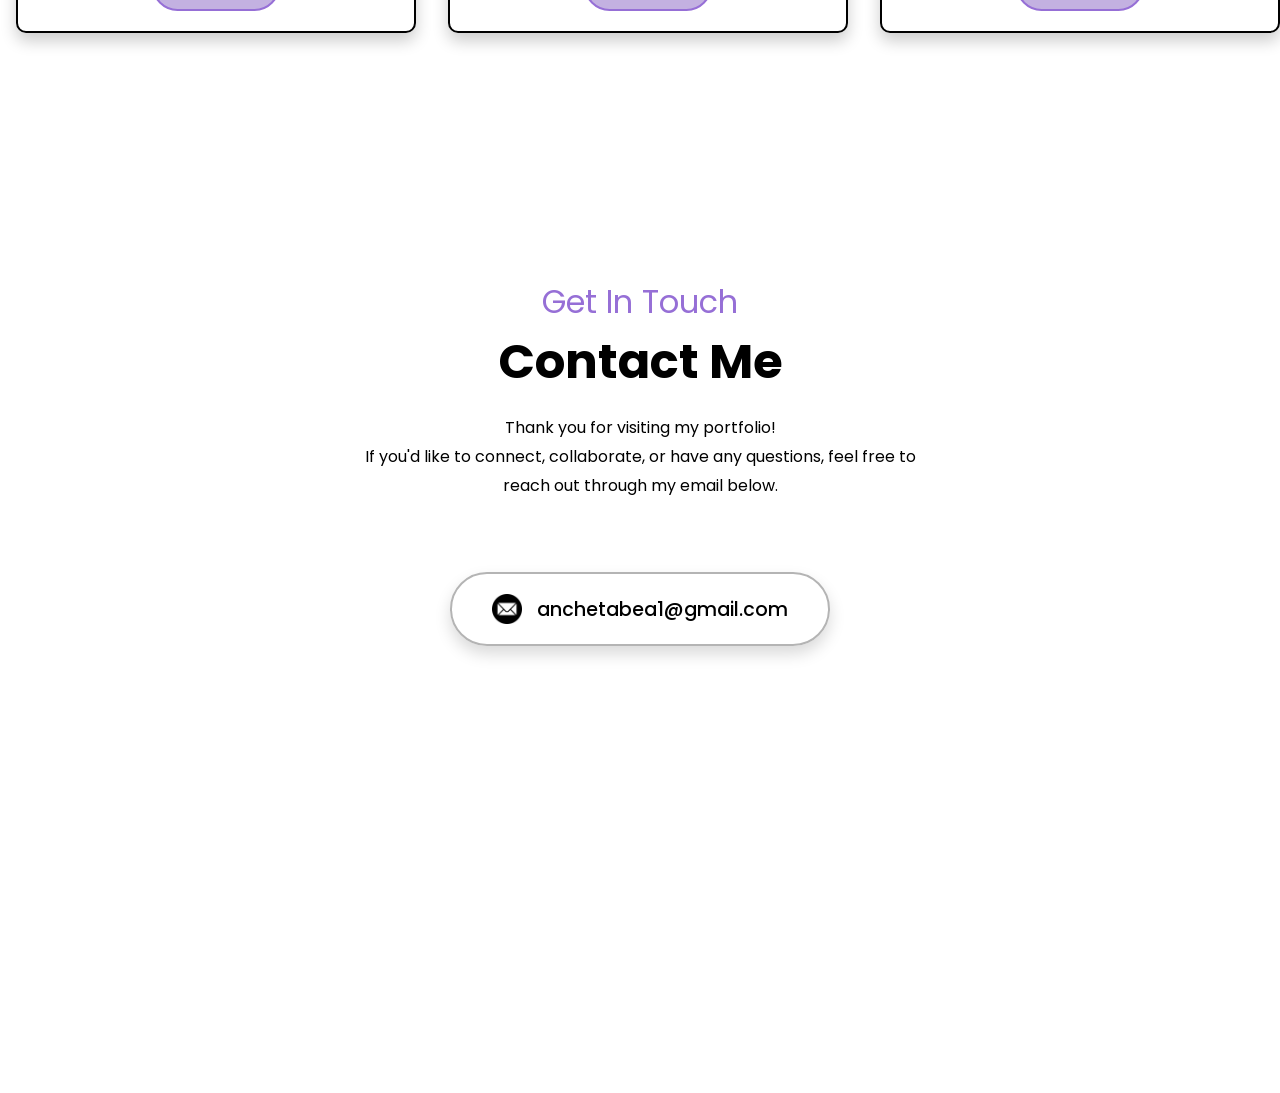
==== commit 1604b16f: "committtt" ====
--- a/index.html
+++ b/index.html
@@ -37,7 +37,7 @@
             </a>
         
             <!-- Internship -->
-            <a href="#contact" class="btn btn-outline">
+            <a href="" class="btn btn-outline">
                 Internship
             </a>
         </div>
--- a/styles.css
+++ b/styles.css
@@ -470,9 +470,13 @@
 
 .contact-description{
     color:black;
-    margin-top:1rem;
+    margin:1rem 0 2rem;
     line-height:1.8;
     max-width:600px;
+}
+
+.contact-container{
+    margin-top:1rem;
 }
 
 .contact-container{
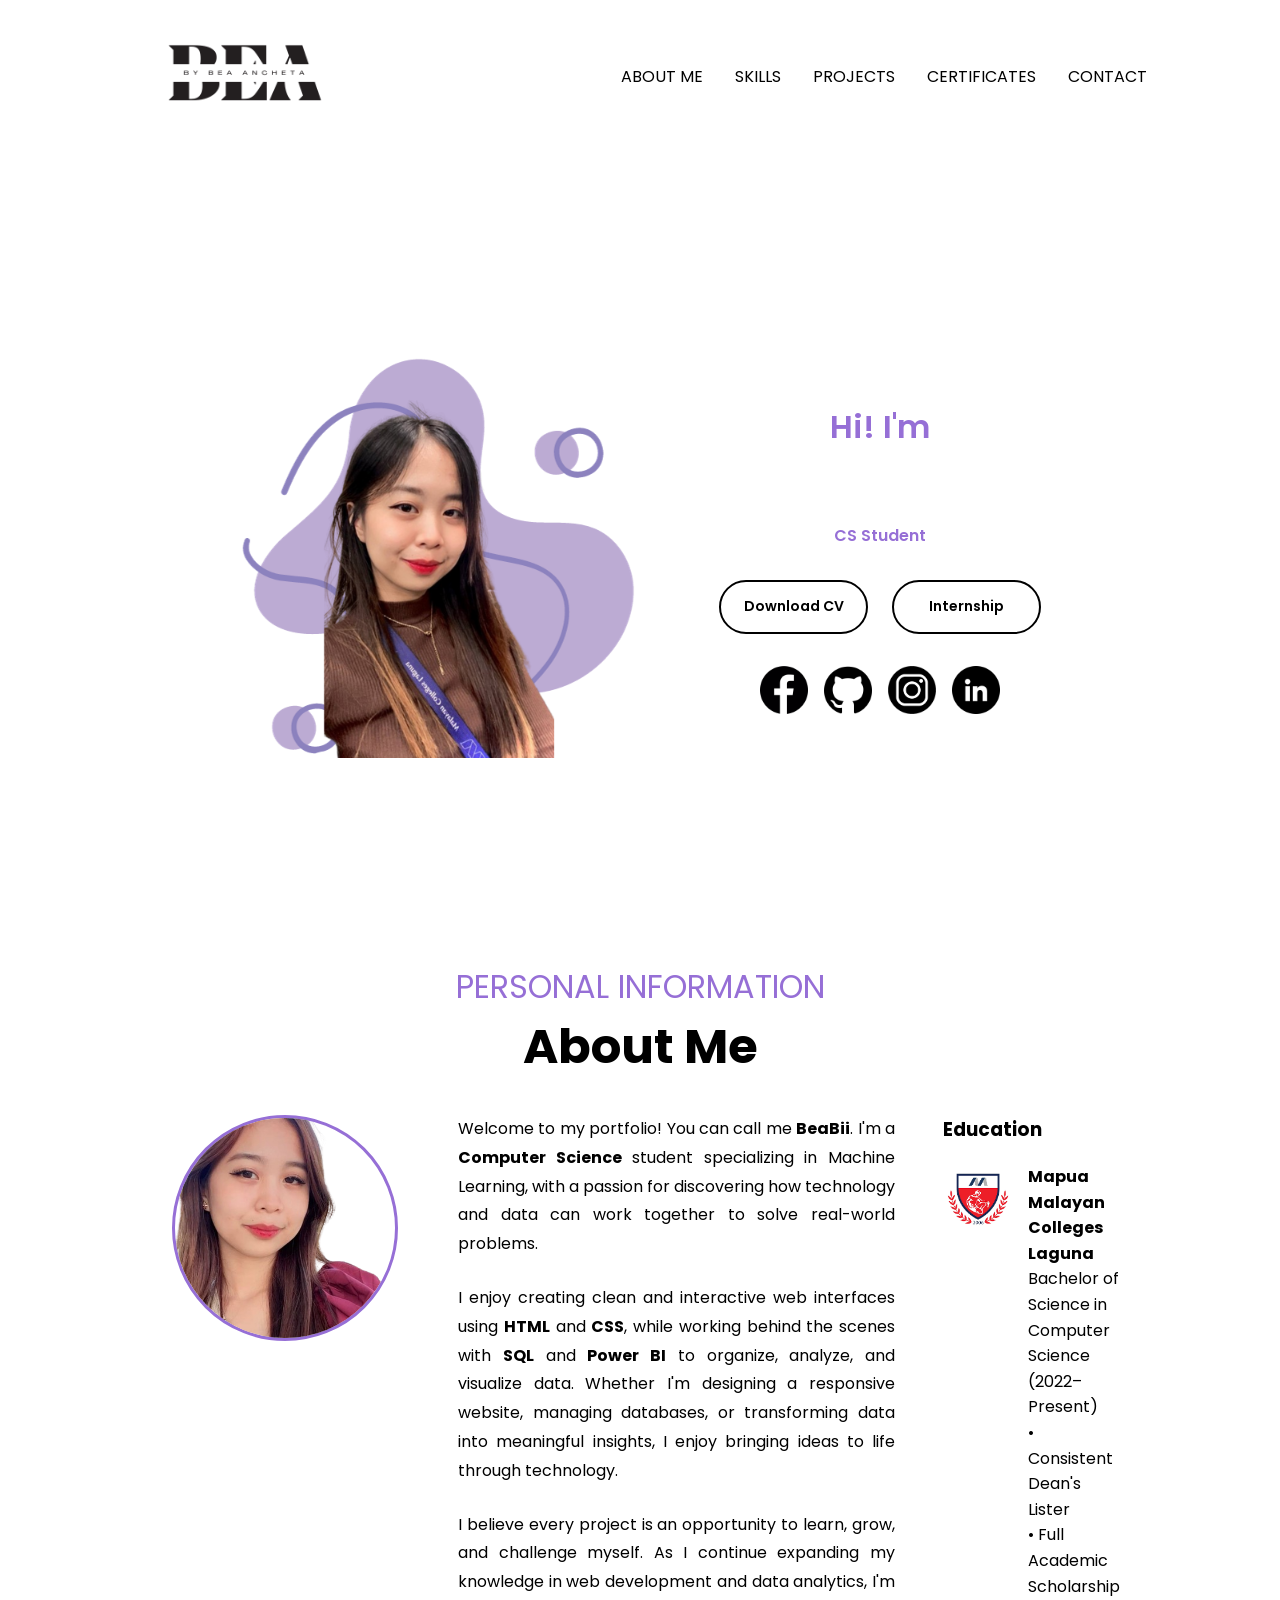
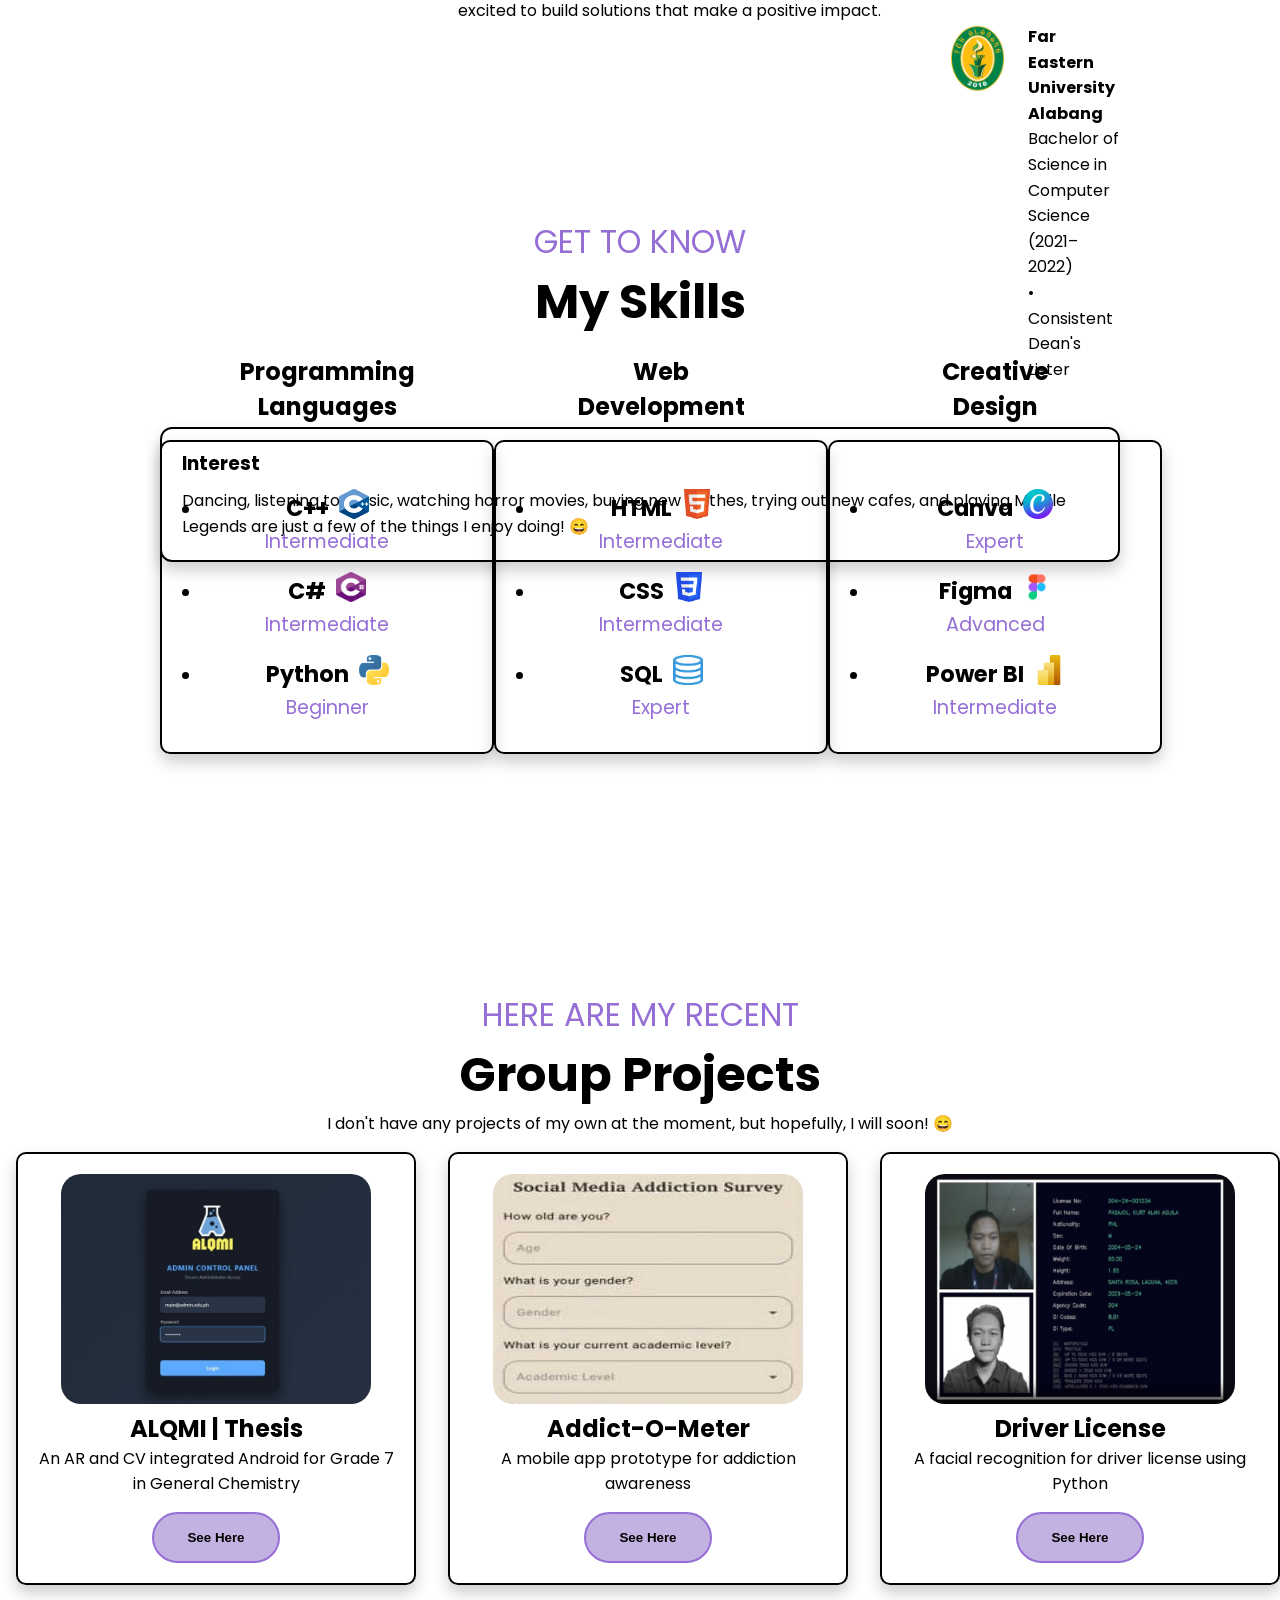
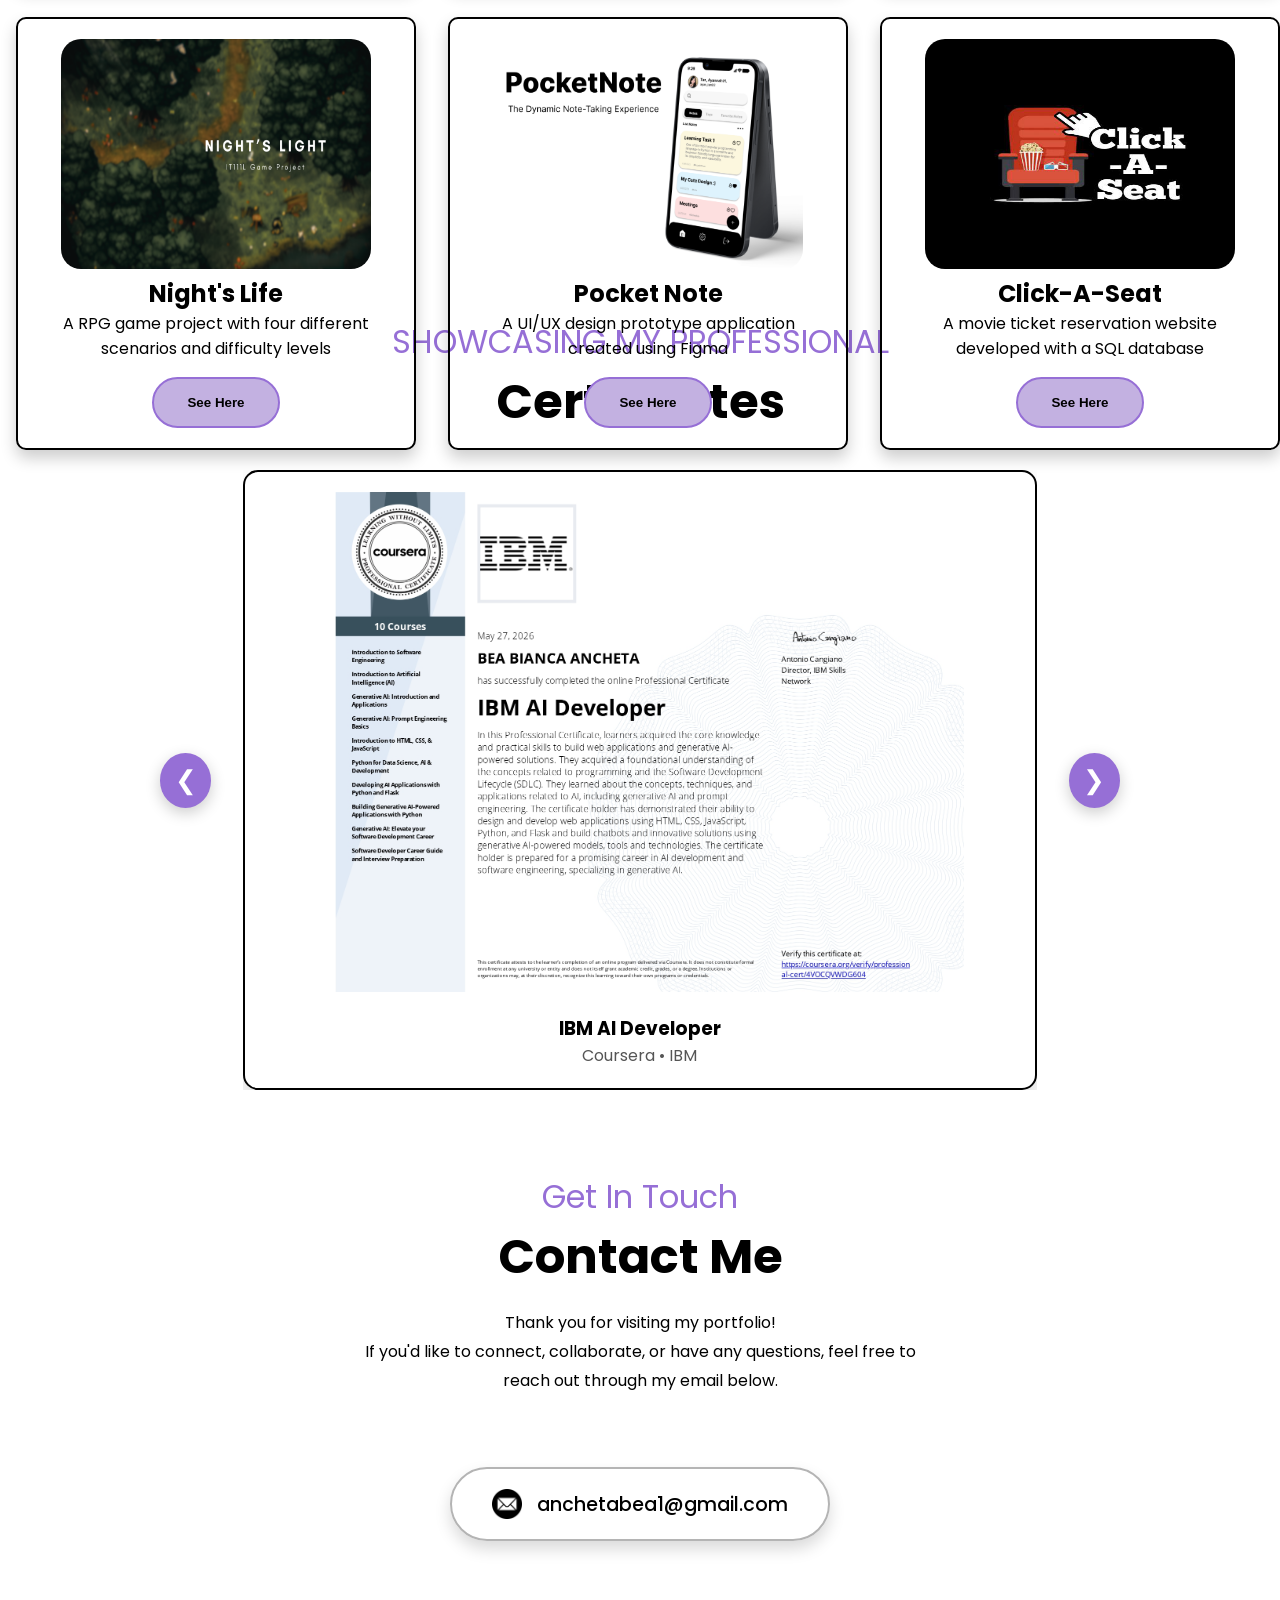
==== commit 8e33f25f: "changes" ====
--- a/index.html
+++ b/index.html
@@ -17,6 +17,7 @@
         <li><a href="#aboutme">ABOUT ME</a></li>
         <li><a href="#skills">SKILLS</a></li>
         <li><a href="#projects">PROJECTS</a></li>
+        <li><a href="#certificates">CERTIFICATES</a></li>
         <li><a href="#contact">CONTACT</a></li>
       </ul>
     </div>
@@ -28,16 +29,16 @@
     </div>
     <div class="sectiontext">
         <p class="sectiontext-p1">Hi! I'm</p>
-        <h1 class="myname">Bea Ancheta</h1>
+        <h1 class="myname">Bea Bianca Ancheta</h1>
         <p class="sectiontext-p2">CS Student</p>
         <div class="btn-container">
             <!-- Download CV -->
-            <a href="files/Bea_Ancheta_CV.pdf" download class="btn btn-outline">
+            <a href="files/Ancheta_ATS_Resume.pdf" download class="btn btn-outline">
                 Download CV
             </a>
         
             <!-- Internship -->
-            <a href="" class="btn btn-outline">
+            <a href="internship.html" class="btn btn-outline">
                 Internship
             </a>
         </div>
@@ -253,30 +254,118 @@
   <h2 class="title">Group Projects</h2>
   <p class="message">I don't have any projects of my own at the moment, but hopefully, I will soon! 😄</p>
   <div class="detailsprojects-container">
-    <div class="article-container">
-        <img src="images/ClickASeat.png" alt="movie website" class="project"/>
-        <h2 class="projects-container">Click A Seat</h2>
-        <p>A movie ticket reservation website developed with a SQL database</p>
-        <div class="button-container"></div>
-        <button class="btncolor" onclick="location.href='https://drive.google.com/file/d/147SxDjoAL884Lrg_smVA727Ep6jqCkuW/view?usp=sharing'">See Here</button>
-    </div>
-    <div class="article-container">
-        <img src="images/NoteTaking.png" alt="design app" class="project"/>
+
+    <!-- Project 1 -->
+    <div class="article-container">
+        <img src="images/alqmi.jpg" alt="ALQMI" class="project"/>
+        <h2 class="projects-container">ALQMI | Thesis</h2>
+        <p>An AR and CV integrated Android for Grade 7 in General Chemistry</p>
+        <div class="button-container"></div>
+        <button class="btncolor" onclick="location.href='https://github.com/Naull-GH/alqmi-admin.git'">See Here</button>
+    </div>
+
+    <!-- Project 2 -->
+    <div class="article-container">
+        <img src="images/Addict.jfif" alt="Addict O Meter" class="project"/>
+        <h2 class="projects-container">Addict-O-Meter</h2> 
+        <p>A mobile app prototype for addiction awareness</p>
+        <div class="button-container"></div>
+        <button class="btncolor" onclick="location.href='https://github.com/eneriopaolo/IT140P-CS190-3P-FP'">See Here</button>
+    </div>
+    <!-- Project 3 -->
+    <div class="article-container">
+        <img src="images/DriverLicense.jfif" alt="Addict" class="project"/>
+        <h2 class="projects-container">Driver License</h2>
+        <p>A facial recognition for driver license using Python</p>
+        <div class="button-container"></div>
+        <button class="btncolor" onclick="location.href='https://github.com/Naull-GH/driver_recognition_system.git'">See Here</button>
+    </div>
+
+</div>
+
+<div class="detailsprojects-container">
+
+    <!-- Project 4 -->
+    <div class="article-container">
+        <img src="images/GameProject.png" alt="Night's Life" class="project"/>
+        <h2 class="projects-container">Night's Life</h2>
+        <p>A RPG game project with four different scenarios and difficulty levels</p>
+        <div class="button-container"></div>
+        <button class="btncolor" onclick="location.href='https://github.com/beabiiancheta/NightsLifeGame'">See Here</button>
+    </div>
+
+    <!-- Project 5 -->
+    <div class="article-container">
+        <img src="images/NoteTaking.png" alt="Note Taking" class="project"/>
         <h2 class="projects-container">Pocket Note</h2>
         <p>A UI/UX design prototype application created using Figma</p>
         <div class="button-container"></div>
         <button class="btncolor" onclick="location.href='https://www.figma.com/file/CYiRuWq8MAelSg5TRdp0E0/PocketNote_Prototype-ANCHETA-AGUIRANG-ENERIO?type=design&mode=design&t=R2axv6imZ42FT4JM-1'">See Here</button>
     </div>
-    <div class="article-container">
-        <img src="images/GameProject.png" alt="game project" class="project"/>
-        <h2 class="projects-container">Night's Light</h2>
-        <p>A RPG game project with four different scenarios and difficulty levels</p>
-        <div class="button-container"></div>
-        <button class="btncolor" onclick="location.href='https://drive.google.com/file/d/1pxp_u9p4geaaPYNpfYYhiKW0ZNVZs4tw/view?usp=sharing'">See Here</button>
-    </div>
-  </div>
-  </section>
-    <section id="contact">
+
+    <!-- Project 6 -->
+    <div class="article-container">
+        <img src="images/ClickASeat.png" alt="Click A Seat" class="project"/>
+        <h2 class="projects-container">Click-A-Seat</h2>
+        <p>A movie ticket reservation website developed with a SQL database</p>
+        <div class="button-container"></div>
+        <button class="btncolor" onclick="location.href='https://github.com/beabiiancheta/ClickASeat'">See Here</button>
+    </div>
+
+</div></section>
+
+<!-- ============================
+     CERTIFICATES
+============================ -->
+
+<section id="certificates">
+
+    <p class="sectiontext-p1">SHOWCASING MY PROFESSIONAL</p>
+    <h1 class="title">Certificates</h1>
+
+    <div class="certificate-slider">
+
+        <button type="button" class="nav-btn prev">&#10094;</button>
+
+        <div class="certificate-wrapper">
+
+            <div class="certificate-card active">
+                <img src="images/ai.jpg" alt="IBM AI Developer">
+                <h3>IBM AI Developer</h3>
+                <p>Coursera • IBM</p>
+            </div>
+
+            <div class="certificate-card">
+                <img src="images/ml.jpg" alt="IBM Machine Learning">
+                <h3>IBM Machine Learning</h3>
+                <p>Coursera • IBM</p>
+            </div>
+
+            <div class="certificate-card">
+                <img src="images/employ.jpg" alt="Employability Skills">
+                <h3>Employability Skills - JobReady</h3>
+                <p>Wadhwani Foundation</p>
+            </div>
+
+            <div class="certificate-card">
+                <img src="images/aws.jpg" alt="AWS Academy">
+                <h3>AWS Academy Graduate - AWS Academy Cloud Foundations</h3>
+                <p>AWS Academy</p>
+            </div>
+
+        </div>
+
+        <button type="button" class="nav-btn next">&#10095;</button>
+
+    </div>
+
+</section>
+
+<!-- ============================
+     CONTACT
+============================ -->
+
+<section id="contact">
 
     <p class="sectiontext-p1">Get In Touch</p>
     <h1 class="title">Contact Me</h1>
@@ -295,10 +384,13 @@
             <a href="mailto:anchetabea1@gmail.com">
                 anchetabea1@gmail.com
             </a>
+
         </div>
 
     </div>
 
 </section>
+
+<script src="card.js"></script>
+
 </body>
-</html>
--- a/styles.css
+++ b/styles.css
@@ -353,14 +353,15 @@
 #projects {
     position: relative;
     margin: auto;
-    padding-top: 2.5rem;
+    padding-top: 0.5rem;
+    padding-bottom: 3rem
 }
 
 .detailsprojects-container {
     display: grid;
     grid-template-columns: repeat(3, 1fr);
     gap: 2rem;
-    margin-top: 2rem;
+    margin-top: 1rem;
     margin-left: 1rem;
     margin-bottom: 2rem;
 }
@@ -455,6 +456,85 @@
 }
 
 /* ============================
+   CERTIFICATES
+============================ */
+
+#certificates{
+    text-align:center;
+    padding-top:5rem;
+}
+
+.certificate-slider{
+    display:flex;
+    align-items:center;
+    justify-content:center;
+    gap:2rem;
+    margin-top:2rem;
+}
+
+.certificate-wrapper{
+    width:850px;
+    overflow:hidden;
+}
+
+.certificate-card{
+    display:none;
+    border:2px solid black;
+    border-radius:15px;
+    padding:20px;
+    box-shadow:0 10px 20px rgba(0,0,0,.15);
+    animation:fade .4s ease;
+}
+
+.certificate-card.active{
+    display:block;
+}
+
+.certificate-card img{
+    width:100%;
+    height: 500px;
+    object-fit:contain;
+    border-radius:10px;
+}
+
+.certificate-card h3{
+    margin-top:15px;
+}
+
+.certificate-card p{
+    color:#555;
+}
+
+.nav-btn{
+    width:55px;
+    height:55px;
+    border:none;
+    border-radius:50%;
+    background:rgb(150,111,214);
+    color:white;
+    font-size:26px;
+    cursor:pointer;
+    transition:.3s;
+    box-shadow:0 5px 15px rgba(0,0,0,.2);
+}
+
+.nav-btn:hover{
+    transform:scale(1.1);
+    background:black;
+}
+
+@keyframes fade{
+    from{
+        opacity:0;
+        transform:translateX(20px);
+    }
+    to{
+        opacity:1;
+        transform:translateX(0);
+    }
+}
+
+/* ============================
    CONTACT
 ============================ */
 
@@ -465,7 +545,7 @@
     align-items:center;
     text-align:center;
     min-height:80vh;
-    padding-top:2.5rem;             
+    padding-top:5rem;             
 }
 
 .contact-description{
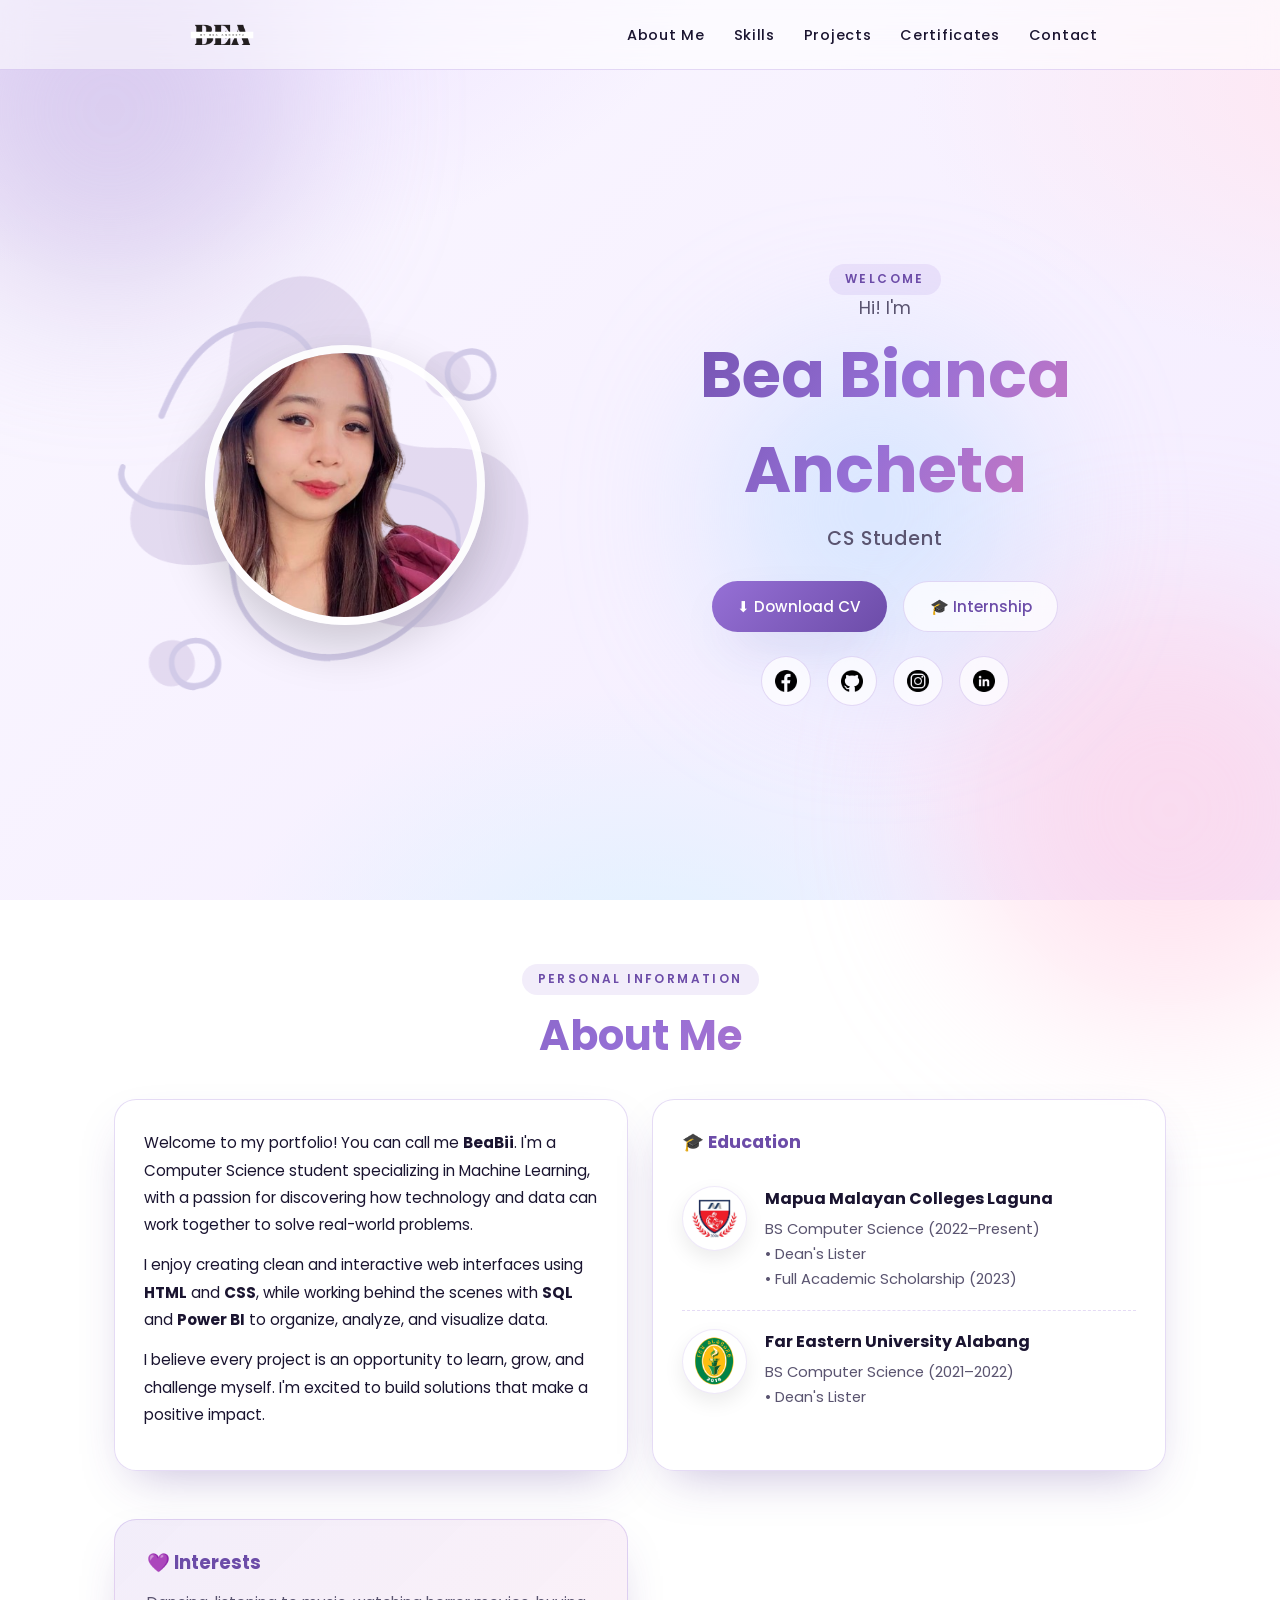
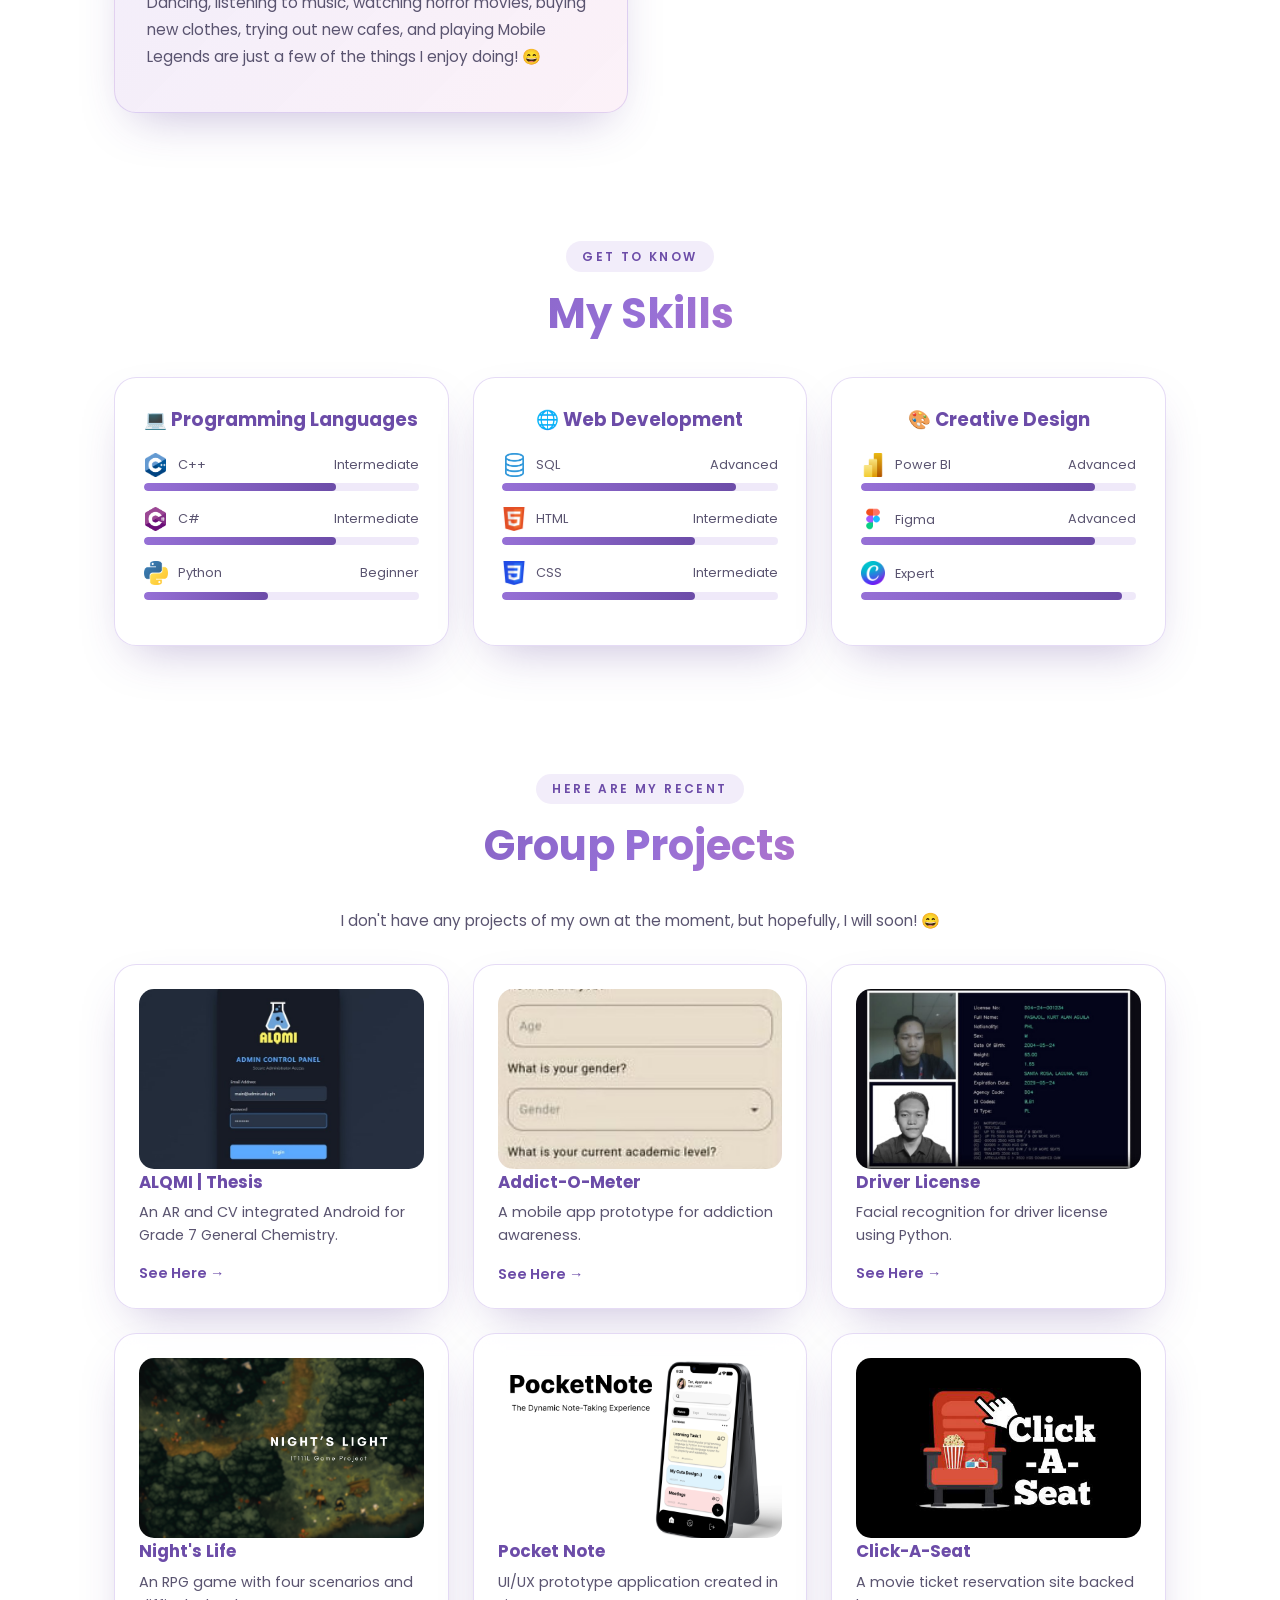
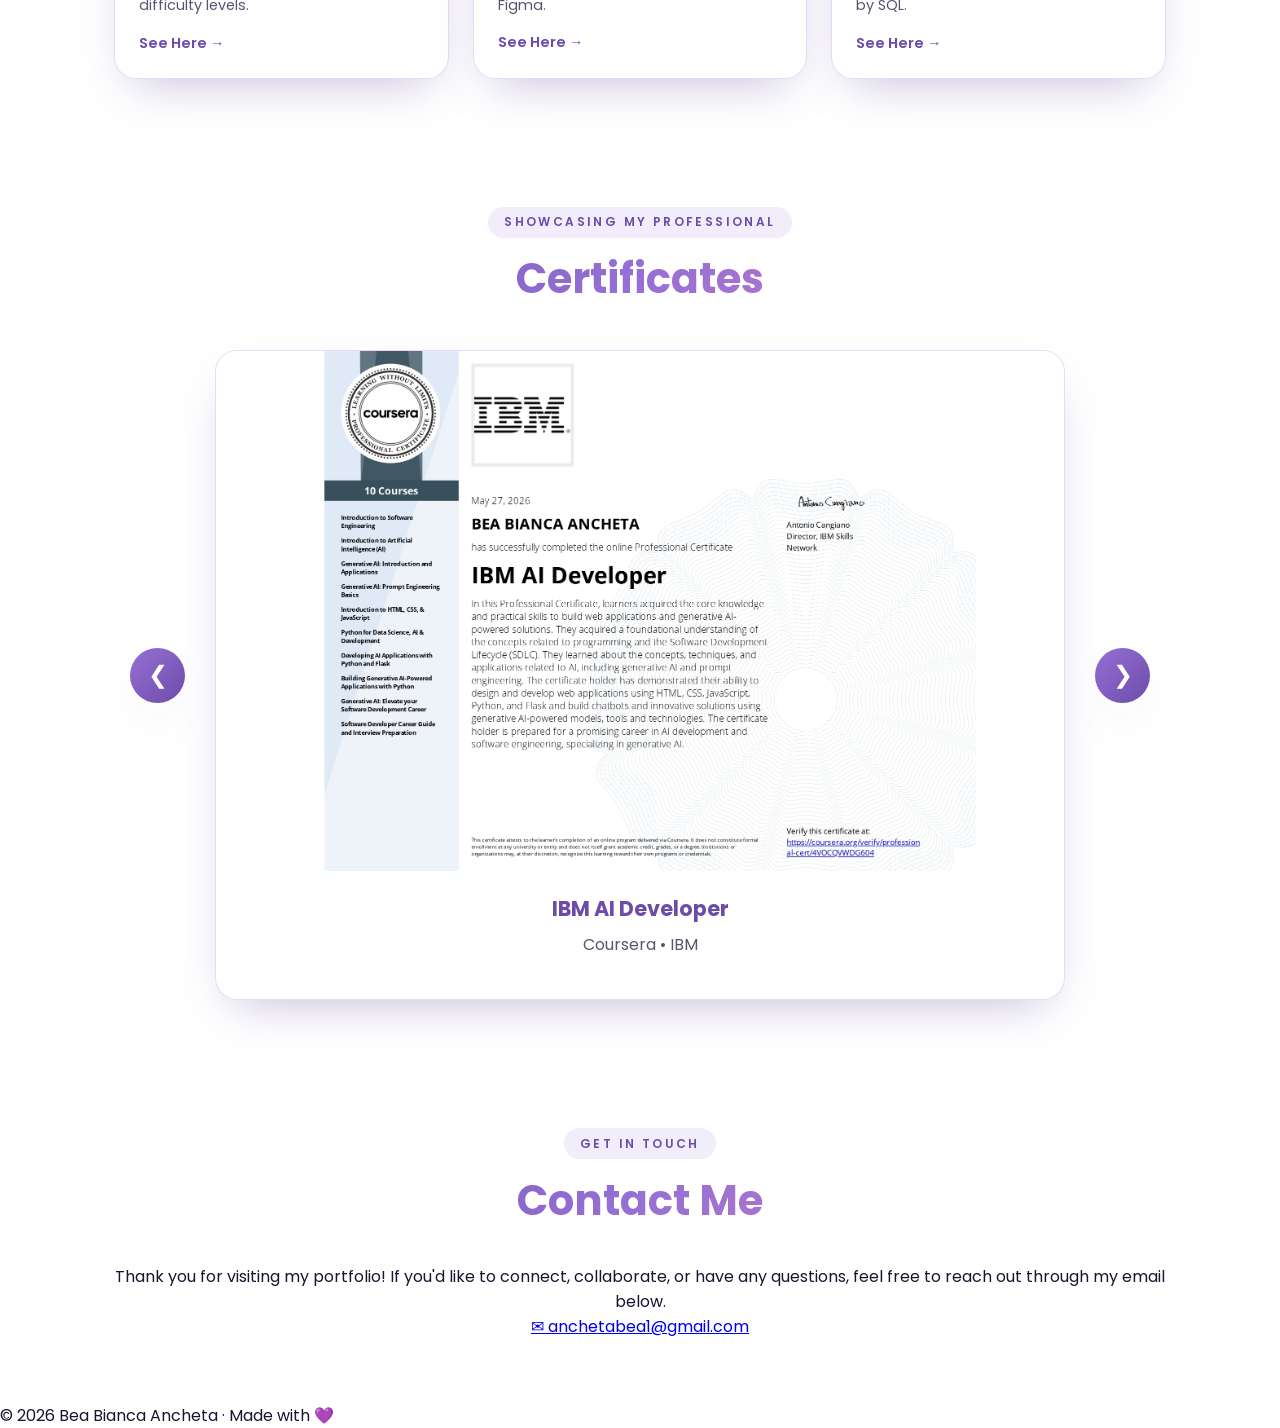
==== commit ec10364b: "changeee" ====
--- a/index.html
+++ b/index.html
@@ -1,396 +1,817 @@
 <!DOCTYPE html>
 <html lang="en">
 <head>
-  <meta charset="UTF-8" />
-  <meta http-equiv="X-UA-Compatible" content="IE=edge" />
-  <meta name="viewport" content="width=device-width, initial-scale=1.0" />
-  <title>My Personal Website</title>
-  <link rel="stylesheet" href="styles.css" />
+<meta charset="UTF-8" />
+<meta name="viewport" content="width=device-width, initial-scale=1.0" />
+<title>Bea Bianca Ancheta | Portfolio</title>
+<link href="https://fonts.googleapis.com/css2?family=Poppins:wght@300;400;500;600;700&display=swap" rel="stylesheet">
+<style>
+  :root{
+    --purple:#9670d6;
+    --purple-soft:#c3b1e1;
+    --purple-deep:#6c4ca8;
+    --ink:#1a1430;
+    --muted:#5a5470;
+    --card:rgba(255,255,255,0.72);
+    --border:rgba(150,111,214,0.25);
+    --shadow:0 20px 50px -20px rgba(76,45,140,.35);
+  }
+  *{margin:0;padding:0;box-sizing:border-box}
+  html{scroll-behavior:smooth}
+  body{
+    font-family:"Poppins",sans-serif;
+    color:var(--ink);
+    min-height:100vh;
+    background:
+      radial-gradient(1000px 600px at 10% -10%, #e9dcff 0%, transparent 60%),
+      radial-gradient(900px 500px at 110% 10%, #ffe6f1 0%, transparent 55%),
+      radial-gradient(700px 500px at 50% 110%, #dff2ff 0%, transparent 60%),
+      linear-gradient(135deg,#faf7ff 0%, #f4ecff 100%);
+    background-attachment: fixed;
+    overflow-x:hidden;
+  }
+  .blob{position:fixed;border-radius:50%;filter:blur(80px);opacity:.5;z-index:-1;animation:float 14s ease-in-out infinite}
+  .blob.b1{width:380px;height:380px;background:#c3b1e1;top:-80px;left:-80px}
+  .blob.b2{width:420px;height:420px;background:#ffc9e0;bottom:-120px;right:-100px;animation-delay:-6s}
+  .blob.b3{width:300px;height:300px;background:#b8dcff;top:40%;right:20%;animation-delay:-3s}
+  @keyframes float{0%,100%{transform:translate(0,0) scale(1)}50%{transform:translate(30px,-40px) scale(1.08)}}
+  nav{
+    position:sticky;top:0;z-index:50;
+    display:flex;justify-content:space-around;align-items:center;
+    height:70px;
+    backdrop-filter:blur(14px);
+    background:rgba(255,255,255,0.55);
+    border-bottom:1px solid var(--border);
+  }
+  .logo{
+    display:flex;
+    align-items:center;
+}
+
+.logo img{
+    height:80px;
+    width:auto;
+    transition:.3s;
+}
+
+.logo img:hover{
+    transform:scale(1.05);
+}
+  .nav-links{display:flex;gap:1.8rem;list-style:none;flex-wrap:wrap;justify-content:center}
+  .nav-links a{color:var(--ink);text-decoration:none;font-weight:500;font-size:.9rem;letter-spacing:.05em;transition:.25s;position:relative}
+  .nav-links a::after{content:"";position:absolute;left:0;bottom:-4px;width:0;height:2px;background:var(--purple);transition:.3s}
+  .nav-links a:hover{color:var(--purple)}
+  .nav-links a:hover::after{width:100%}
+  .eyebrow{
+    display:inline-block;padding:.4rem 1rem;border-radius:999px;
+    background:rgba(150,111,214,.12);color:var(--purple-deep);
+    font-size:.75rem;font-weight:600;letter-spacing:.2em;text-transform:uppercase;
+  }
+  .section-title{
+    font-size:clamp(1.8rem,4vw,2.6rem);font-weight:700;margin:.6rem 0 2rem;
+    background:linear-gradient(120deg,var(--purple-deep),var(--purple),#e07ab8);
+    -webkit-background-clip:text;background-clip:text;color:transparent;
+  }
+  section{max-width:1100px;margin:0 auto;padding:4rem 1.5rem;text-align:center}
+  /* HERO */
+  .hero{
+    min-height:calc(100vh - 70px); /* full screen minus navbar */
+    display:flex;
+    align-items:center;
+    justify-content:center;
+    padding:2rem 1.5rem;
+}
+  .hero .greet{color:var(--muted);font-size:1.1rem;font-weight:400}
+  .hero-container{
+    display:flex;
+    align-items:center;
+    justify-content:center;
+    gap:70px;
+    flex-wrap:wrap;
+}
+
+.hero-image{
+    position: relative;
+    width: 420px;
+    height: 420px;
+    display: flex;
+    justify-content: center;
+    align-items: center;
+}
+
+/* Rotating background */
+.bg-image{
+    position: absolute;
+    width: 120%;
+    height: 100%;
+    object-fit: contain;
+    left: 45%;
+    top: 50%;
+    transform: translate(-50%, -50%);
+    animation: spin 20s linear infinite;
+    opacity: .35;
+    z-index: 0;
+}
+
+/* Your profile picture */
+.profile-image{
+    position: relative;
+    width: 280px;
+    height: 280px;
+
+    object-fit: cover;      /* fills the circle */
+    border-radius: 50%;     /* makes it a perfect circle */
+
+    border: 8px solid rgba(255,255,255,.9);
+    box-shadow: 0 20px 50px rgba(0,0,0,.18);
+
+    z-index: 2;
+}
+
+.hero-content{
+    position:relative;
+    z-index:5;
+    max-width:520px;
+}
+
+@keyframes spin{
+    from{
+        transform:rotate(0);
+    }
+    to{
+        transform:rotate(360deg);
+    }
+}
+  .hero h1{
+    font-size:clamp(2.4rem,6vw,4rem);font-weight:700;margin:.4rem 0;
+    background:linear-gradient(120deg,var(--purple-deep),var(--purple),#e07ab8);
+    -webkit-background-clip:text;background-clip:text;color:transparent;
+  }
+  .hero .role{color:var(--muted);font-size:1.2rem;font-weight:500;letter-spacing:.05em}
+  .hero-actions{display:flex;gap:1rem;justify-content:center;margin-top:1.8rem;flex-wrap:wrap}
+  .btn{
+    display:inline-flex;align-items:center;gap:.5rem;
+    padding:.8rem 1.6rem;border-radius:999px;
+    text-decoration:none;font-weight:500;font-size:.95rem;
+    transition:.25s;cursor:pointer;border:none;font-family:inherit;
+  }
+  .btn-primary{
+    background:linear-gradient(135deg,var(--purple),var(--purple-deep));
+    color:#fff;box-shadow:var(--shadow);
+  }
+  .btn-primary:hover{transform:translateY(-3px);box-shadow:0 25px 50px -15px rgba(76,45,140,.5)}
+  .btn-outline{
+    background:var(--card);color:var(--purple-deep);
+    border:1px solid var(--border);backdrop-filter:blur(10px);
+  }
+  .btn-outline:hover{transform:translateY(-3px);background:#fff}
+  .socials{display:flex;gap:1rem;justify-content:center;margin-top:1.5rem}
+  .socials a{
+    width:42px;height:42px;border-radius:50%;
+    background:var(--card);border:1px solid var(--border);
+    display:inline-flex;align-items:center;justify-content:center;
+    color:var(--purple-deep);text-decoration:none;font-weight:600;
+    transition:.25s;backdrop-filter:blur(10px);
+  }
+  .socials img{
+    width:22px;
+    height:22px;
+}
+
+.socials a{
+    width:50px;
+    height:50px;
+    display:flex;
+    justify-content:center;
+    align-items:center;
+}
+  .card:hover{transform:translateY(-5px)}
+  /* ABOUT */
+  .about-grid{display:grid;grid-template-columns:1fr 1fr;gap:1.5rem;text-align:left}
+  .about-grid p{color:var(--ink);line-height:1.8;margin-bottom:.8rem;font-size:.95rem}
+  .about-grid h3{color:var(--purple-deep);margin-bottom:.8rem;font-size:1.1rem}
+  .edu-item{
+    display:flex;
+    align-items:flex-start;
+    gap:18px;
+    padding:18px 0;
+    border-bottom:1px dashed var(--border);
+}
+
+.edu-item:last-child{
+    border-bottom:none;
+}
+
+.school-logo{
+    width:65px;
+    height:65px;
+    object-fit:contain;
+    flex-shrink:0;
+
+    background:white;
+    border-radius:50%;
+    padding:6px;
+
+    box-shadow:0 8px 20px rgba(0,0,0,.08);
+    border:1px solid rgba(150,111,214,.15);
+}
+
+.edu-info{
+    flex:1;
+}
+
+.edu-info strong{
+    display:block;
+    color:var(--ink);
+    font-size:1rem;
+    margin-bottom:6px;
+}
+
+.edu-info span{
+    display:block;
+    color:var(--muted);
+    font-size:.92rem;
+    line-height:1.7;
+}
+.interest-card{
+    width:100%;
+    margin-top:1.5rem;
+    padding:1.8rem 2rem;
+
+    background:linear-gradient(
+        135deg,
+        rgba(150,111,214,.12),
+        rgba(224,122,184,.10)
+    );
+
+    border:1px solid var(--border);
+    border-radius:22px;
+    box-shadow:var(--shadow);
+
+    text-align:left;
+}
+
+.interest-card h3{
+    color:var(--purple-deep);
+    margin-bottom:.8rem;
+    font-size:1.15rem;
+}
+
+.interest-card p{
+    color:var(--muted);
+    line-height:1.8;
+    font-size:.95rem;
+}
+  /* SKILLS */
+
+  .card{
+    background:var(--card);
+    backdrop-filter:blur(14px);
+    border:1px solid var(--border);
+    border-radius:22px;
+    padding:1.8rem;
+    box-shadow:var(--shadow);
+    transition:.3s;
+    text-align:left;
+}
+
+.card:hover{
+    transform:translateY(-5px);
+}
+
+.skills-grid{
+    display:grid;
+    grid-template-columns:repeat(auto-fit,minmax(260px,1fr));
+    gap:1.5rem;
+}
+
+.skill-card h3{
+    color:var(--purple-deep);
+    text-align:center;
+    margin-bottom:1.2rem;
+    font-size:1.15rem;
+}
+
+.skill-item{
+    margin-bottom:1rem;
+}
+
+.skill-item .row{
+    display:flex;
+    justify-content:space-between;
+    align-items:center;
+    margin-bottom:.4rem;
+    font-size:.9rem;
+}
+
+.skill-left{
+    display:flex;
+    align-items:center;
+    gap:10px;
+}
+
+.skill-left img{
+    width:24px;
+    height:24px;
+    object-fit:contain;
+}
+
+.skill-item .row span:last-child{
+    color:var(--muted);
+    font-size:.8rem;
+}
+
+.bar{
+    height:8px;
+    background:rgba(150,111,214,.15);
+    border-radius:999px;
+    overflow:hidden;
+}
+
+.bar > span{
+    display:block;
+    height:100%;
+    background:linear-gradient(90deg,var(--purple),var(--purple-deep));
+    border-radius:999px;
+    width:0;
+    transition:width 1.2s ease;
+}
+  /* PROJECTS */
+  .proj-intro{color:var(--muted);margin-bottom:2rem;font-size:.95rem}
+  .projects{display:grid;grid-template-columns:repeat(auto-fit,minmax(260px,1fr));gap:1.5rem}
+  .project{
+    background:var(--card);backdrop-filter:blur(14px);
+    border:1px solid var(--border);border-radius:22px;
+    padding:1.5rem;box-shadow:var(--shadow);
+    text-align:left;transition:.3s;display:flex;flex-direction:column;
+  }
+  .project:hover{transform:translateY(-6px)}
+  .project .thumb{
+    height:180px;
+    overflow:hidden;
+    border-radius:15px;
+}
+
+.project .thumb img{
+    width:100%;
+    height:100%;
+    object-fit:cover;
+    transition:.5s;
+}
+
+.project:hover img{
+    transform:scale(1.08);
+}
+  .project h3{color:var(--purple-deep);margin-bottom:.4rem;font-size:1.05rem}
+  .project p{color:var(--muted);font-size:.9rem;line-height:1.6;flex:1}
+  .project a{
+    margin-top:1rem;color:var(--purple-deep);text-decoration:none;
+    font-weight:600;font-size:.9rem;align-self:flex-start;
+  }
+  .project a:hover{color:var(--purple)}
+/* CERTIFICATE SLIDER */
+
+.certificate-slider{
+    display:flex;
+    justify-content:center;
+    align-items:center;
+    gap:30px;
+    margin-top:40px;
+}
+
+.certificate-wrapper{
+    position:relative;
+    width:850px;      /* wider */
+    max-width:90%;
+    height:650px;     /* taller */
+}
+
+.certificate-card{
+    position:absolute;
+    inset:0;
+    background:var(--card);
+    backdrop-filter:blur(14px);
+    border:1px solid var(--border);
+    border-radius:22px;
+    overflow:hidden;
+    box-shadow:var(--shadow);
+
+    display:flex;
+    flex-direction:column;
+
+    opacity:0;
+    transform:scale(.95);
+    transition:.45s ease;
+    pointer-events:none;
+}
+
+.certificate-card.active{
+    opacity:1;
+    transform:scale(1);
+    pointer-events:auto;
+}
+
+.certificate-card img{
+    width:100%;
+    height:520px;          
+    object-fit:contain;   
+    background:#fff;
+    display:block;
+}
+
+.certificate-card .cert-content{
+    padding:22px;
+    text-align:center;
+}
+
+.certificate-card h3{
+    color:var(--purple-deep);
+    margin-bottom:8px;
+    font-size:1.3rem;
+}
+
+.certificate-card p{
+    color:var(--muted);
+    font-size:1rem;
+}
+
+.nav-btn{
+    width:55px;
+    height:55px;
+    border:none;
+    border-radius:50%;
+    cursor:pointer;
+    font-size:24px;
+    color:white;
+    background:linear-gradient(135deg,var(--purple),var(--purple-deep));
+    box-shadow:var(--shadow);
+    transition:.3s;
+}
+
+.nav-btn:hover{
+    transform:scale(1.1);
+}
+
+@media(max-width:768px){
+
+    .certificate-slider{
+        gap:15px;
+    }
+
+    .certificate-wrapper{
+        width:300px;
+        height:340px;
+    }
+
+    .certificate-card img{
+        height:200px;
+    }
+
+    .nav-btn{
+        width:45px;
+        height:45px;
+        font-size:20px;
+    }
+
+}
+</style>
 </head>
 <body>
-  <nav id="desktop-nav">
+  <div class="blob b1"></div>
+  <div class="blob b2"></div>
+  <div class="blob b3"></div>
+  <nav>
     <div class="logo">
-        <img src="images/Logo.png" alt="My logo" height="220" width="220">
+        <img src="images/Logo.png" alt="BeaBii Logo">
     </div>
-    <div>
-      <ul class="nav-links">
-        <li><a href="#aboutme">ABOUT ME</a></li>
-        <li><a href="#skills">SKILLS</a></li>
-        <li><a href="#projects">PROJECTS</a></li>
-        <li><a href="#certificates">CERTIFICATES</a></li>
-        <li><a href="#contact">CONTACT</a></li>
-      </ul>
+    <ul class="nav-links">
+      <li><a href="#about">About Me</a></li>
+      <li><a href="#skills">Skills</a></li>
+      <li><a href="#projects">Projects</a></li>
+      <li><a href="#certificates">Certificates</a></li>
+      <li><a href="#contact">Contact</a></li>
+    </ul>
+  </nav>
+  <!-- HERO -->
+  <section class="hero reveal">
+
+    <div class="hero-container">
+    
+        <div class="hero-image">
+    
+            <img src="images/Bg.png" class="bg-image">
+    
+            <img src="images/profilepic.png"
+                 class="profile-image"
+                 alt="Bea Bianca">
+    
+        </div>
+    
+        <div class="hero-content">
+    <span class="eyebrow">Welcome</span>
+    <p class="greet">Hi! I'm</p>
+    <h1>Bea Bianca Ancheta</h1>
+    <p class="role">CS Student</p>
+    <div class="hero-actions">
+      <a class="btn btn-primary" href="#" download>⬇ Download CV</a>
+      <a class="btn btn-outline" href="internship.html">🎓 Internship</a>
     </div>
-  </nav>
-  <section id="profile">
-    <div class ="sectionpic-container">
-        <img src="images/Bg.png" alt="shape background" class="bg-image">
-        <img src="images/Me.png" alt="picture of Me" class="profile-image">
-    </div>
-    <div class="sectiontext">
-        <p class="sectiontext-p1">Hi! I'm</p>
-        <h1 class="myname">Bea Bianca Ancheta</h1>
-        <p class="sectiontext-p2">CS Student</p>
-        <div class="btn-container">
-            <!-- Download CV -->
-            <a href="files/Ancheta_ATS_Resume.pdf" download class="btn btn-outline">
-                Download CV
-            </a>
+    <div class="socials">
+
+        <a href="https://www.facebook.com/beabiiancheta" target="_blank">
+        <img src="images/facebook.png">
+        </a>
         
-            <!-- Internship -->
-            <a href="internship.html" class="btn btn-outline">
-                Internship
-            </a>
+        <a href="https://github.com/beabiiancheta" target="_blank">
+        <img src="images/github.png">
+        </a>
+        
+        <a href="https://www.instagram.com/beabii/" target="_blank">
+        <img src="images/instagram.png">
+        </a>
+        
+        <a href="https://www.linkedin.com/in/beabiiancheta" target="_blank">
+        <img src="images/linkedin.png">
+        </a>
+        
         </div>
-        <div id ="socials-container">
-            <img src="images/facebook.png"
-                alt="Facebook"
-                onclick="location.href='https://www.facebook.com/beabiiancheta'">
-            <img src="images/github.png"
-                alt="Github"
-                onclick="location.href='https://github.com/beabiiancheta'">
-
-            <img src="images/instagram.png"
-                alt="Instagram"
-                onclick="location.href='https://www.instagram.com/beabii/'">
-
-            <img src="images/linkedin.png"
-                alt="LinkedIn"
-                onclick="location.href='https://www.linkedin.com/in/beabiiancheta'">
+</div>
+</div>
+  </section>
+  <!-- ABOUT -->
+  <section id="about" class="reveal">
+    <span class="eyebrow">Personal Information</span>
+    <h2 class="section-title">About Me</h2>
+    <div class="about-grid">
+      <div class="card">
+        <p>Welcome to my portfolio! You can call me <strong>BeaBii</strong>. I'm a Computer Science student specializing in Machine Learning, with a passion for discovering how technology and data can work together to solve real-world problems.</p>
+        <p>I enjoy creating clean and interactive web interfaces using <strong>HTML</strong> and <strong>CSS</strong>, while working behind the scenes with <strong>SQL</strong> and <strong>Power BI</strong> to organize, analyze, and visualize data.</p>
+        <p>I believe every project is an opportunity to learn, grow, and challenge myself. I'm excited to build solutions that make a positive impact.</p>
+      </div>
+      <div class="card">
+        <h3>🎓 Education</h3>
+    
+        <div class="edu-item">
+    
+            <img src="images/malayan.png" alt="Mapua Malayan Colleges Laguna" class="school-logo">
+    
+            <div class="edu-info">
+                <strong>Mapua Malayan Colleges Laguna</strong>
+                <span>BS Computer Science (2022–Present)</span>
+                <span>• Dean's Lister</span>
+                <span>• Full Academic Scholarship (2023)</span>
+            </div>
+    
+        </div>
+    
+        <div class="edu-item">
+    
+            <img src="images/feu.png" alt="Far Eastern University Alabang" class="school-logo">
+    
+            <div class="edu-info">
+                <strong>Far Eastern University Alabang</strong>
+                <span>BS Computer Science (2021–2022)</span>
+                <span>• Dean's Lister</span>
+            </div>
+    
         </div>
     </div>
+    <div class="interest-card reveal">
+      <h3>💜 Interests</h3>
+      <p>Dancing, listening to music, watching horror movies, buying new clothes, trying out new cafes, and playing Mobile Legends are just a few of the things I enjoy doing! 😄</p>
+    </div>
   </section>
-  <section id="aboutme">
-    <p class="sectiontext-p1">PERSONAL INFORMATION</p>
-    <h1 class="title">About Me</h1>
-
-    <div class="about-container">
-
-        <!-- LEFT : PROFILE PICTURE -->
-        <div class="about-image">
-            <img src="images/profilepic.png"
-                 alt="My Profile Picture"
-                 class="my-pic">
+  <!-- SKILLS -->
+<section id="skills" class="reveal">
+    <span class="eyebrow">Get to Know</span>
+    <h2 class="section-title">My Skills</h2>
+
+    <div class="skills-grid">
+
+        <!-- Programming Languages -->
+        <div class="card skill-card">
+            <h3>💻 Programming Languages</h3>
+
+            <div class="skill-item">
+                <div class="row">
+                    <div class="skill-left">
+                        <img src="images/c++.png" alt="C++">
+                        <span>C++</span>
+                    </div>
+                    <span>Intermediate</span>
+                </div>
+                <div class="bar">
+                    <span data-w="70%"></span>
+                </div>
+            </div>
+
+            <div class="skill-item">
+                <div class="row">
+                    <div class="skill-left">
+                        <img src="images/csharp.png" alt="C#">
+                        <span>C#</span>
+                    </div>
+                    <span>Intermediate</span>
+                </div>
+                <div class="bar">
+                    <span data-w="70%"></span>
+                </div>
+            </div>
+
+            <div class="skill-item">
+                <div class="row">
+                    <div class="skill-left">
+                        <img src="images/python.png" alt="Python">
+                        <span>Python</span>
+                    </div>
+                    <span>Beginner</span>
+                </div>
+                <div class="bar">
+                    <span data-w="45%"></span>
+                </div>
+            </div>
+
         </div>
 
-        <!-- CENTER : ABOUT ME -->
-        <div class="about-text">
-
-            <p>
-                Welcome to my portfolio! You can call me <strong>BeaBii</strong>.
-                I'm a <strong>Computer Science</strong> student specializing in
-                Machine Learning, with a passion for discovering
-                how technology and data can work together to solve real-world
-                problems.
-            </p>
-
-            <br>
-
-            <p>
-                I enjoy creating clean and interactive web interfaces using
-                <strong>HTML</strong> and <strong>CSS</strong>, while working
-                behind the scenes with <strong>SQL</strong> and
-                <strong>Power BI</strong> to organize, analyze, and visualize
-                data. Whether I'm designing a responsive website, managing
-                databases, or transforming data into meaningful insights,
-                I enjoy bringing ideas to life through technology.
-            </p>
-
-            <br>
-
-            <p>
-                I believe every project is an opportunity to learn, grow,
-                and challenge myself. As I continue expanding my knowledge
-                in web development and data analytics, I'm excited to build
-                solutions that make a positive impact.
-            </p>
+        <!-- Web Development -->
+        <div class="card skill-card">
+            <h3>🌐 Web Development</h3>
+
+            <div class="skill-item">
+                <div class="row">
+                    <div class="skill-left">
+                        <img src="images/sql.png" alt="SQL">
+                        <span>SQL</span>
+                    </div>
+                    <span>Advanced</span>
+                </div>
+                <div class="bar">
+                    <span data-w="85%"></span>
+                </div>
+            </div>
+
+            <div class="skill-item">
+                <div class="row">
+                    <div class="skill-left">
+                        <img src="images/html.png" alt="HTML">
+                        <span>HTML</span>
+                    </div>
+                    <span>Intermediate</span>
+                </div>
+                <div class="bar">
+                    <span data-w="70%"></span>
+                </div>
+            </div>
+
+            <div class="skill-item">
+                <div class="row">
+                    <div class="skill-left">
+                        <img src="images/css.png" alt="CSS">
+                        <span>CSS</span>
+                    </div>
+                    <span>Intermediate</span>
+                </div>
+                <div class="bar">
+                    <span data-w="70%"></span>
+                </div>
+            </div>
 
         </div>
 
-        <!-- RIGHT : EDUCATION -->
-        <div class="aboutdetails-container">
-
-            <h3>Education</h3>
-
-            <div class="details-container">
-                <img src="images/malayan.png" class="school-logo">
-
-                <p>
-                    <strong>Mapua Malayan Colleges Laguna</strong><br>
-                    Bachelor of Science in Computer Science (2022–Present)
-                    <br>
-                    • Consistent Dean's Lister
-                    <br>
-                    • Full Academic Scholarship
-                </p>
-            </div>
-
-            <div class="details-container">
-                <img src="images/feu.png" class="school-logo">
-
-                <p>
-                    <strong>Far Eastern University Alabang</strong><br>
-                    Bachelor of Science in Computer Science (2021–2022)
-                    <br>
-                    • Consistent Dean's Lister
-                </p>
-            </div>
-
-        </div>
-    </div>
-
-            <!-- Interests -->
-            <div class="text-container">
-                <h3>Interest</h3>
-
-                <p>
-                    Dancing, listening to music, watching horror movies, buying new clothes, trying out new cafes, and playing Mobile Legends are just a few of the things I enjoy doing! 😄
-                </p>
+        <!-- Creative Design -->
+        <div class="card skill-card">
+            <h3>🎨 Creative Design</h3>
+
+            <div class="skill-item">
+                <div class="row">
+                    <div class="skill-left">
+                        <img src="images/powerbi.webp" alt="Power BI">
+                        <span>Power BI</span>
+                    </div>
+                    <span>Advanced</span>
+                </div>
+                <div class="bar">
+                    <span data-w="85%"></span>
+                </div>
+            </div>
+
+            <div class="skill-item">
+                <div class="row">
+                    <div class="skill-left">
+                        <img src="images/figma.png" alt="Figma">
+                        <span>Figma</span>
+                    </div>
+                    <span>Advanced</span>
+                </div>
+                <div class="bar">
+                    <span data-w="85%"></span>
+                </div>
+            </div>
+
+            <div class="skill-item">
+                <div class="row">
+                    <div class="skill-left">
+                        <img src="images/canva.png" alt="Canva">
+                        <span>Expert</span>
+                    </div>
+                </div>
+                <div class="bar">
+                    <span data-w="95%"></span>
+                </div>
             </div>
 
         </div>
 
     </div>
 </section>
-  <section id ="skills">
-    <p class="sectiontext-p1">GET TO KNOW</p>
-    <h1 class="title">My Skills</h1>
-    <div class="skillsdetails-container">
-        <!-- Skill Category 1 -->
-        <div class="skills-category">
-            <h2 class="skills-name">Programming <br> Languages</h2>
-            <div class="skills-container">
-                <ul>
-                    <li>
-                        <div class="skill-wrapper">
-                            <h3>C++</h3>
-                            <div class="logo-container"><img src="images/c++.png" alt="C++ Logo"></div>
-                        </div>
-                        <p>Intermediate</p>
-                    </li>
-                    <li>
-                        <div class="skill-wrapper">
-                            <h3>C#</h3>
-                            <div class="logo-container"><img src="images/csharp.png" alt="C# Logo"></div>
-                        </div>
-                        <p>Intermediate</p>
-                    </li>
-                    <li>
-                        <div class="skill-wrapper">
-                            <h3>Python</h3>
-                            <div class="logo-container"><img src="images/python.png" alt="Python Logo"></div>
-                        </div>
-                        <p>Beginner</p>
-                    </li>
-                </ul>
-            </div>
-        </div>
-
-        <!-- Skill Category 2 -->
-        <div class="skills-category">
-            <h2 class="skills-name">Web <br> Development</h2>
-            <div class="skills-container">
-                <ul>
-                    <li>
-                        <div class="skill-wrapper">
-                            <h3>HTML</h3>
-                            <div class="logo-container"><img src="images/html.png" alt="HTML Logo"></div>
-                        </div>
-                        <p>Intermediate</p>
-                    </li>
-                    <li>
-                        <div class="skill-wrapper">
-                            <h3>CSS</h3>
-                            <div class="logo-container"><img src="images/css.png" alt="CSS Logo"></div>
-                        </div>
-                        <p>Intermediate</p>
-                    </li>
-                    <li>
-                        <div class="skill-wrapper">
-                            <h3>SQL</h3>
-                            <div class="logo-container"><img src="images/sql.png" alt="SQL Logo"></div>
-                        </div>
-                        <p>Expert</p>
-                    </li>
-                </ul>
-            </div>
-        </div>
-
-        <!-- Skill Category 3 -->
-        <div class="skills-category">
-            <h2 class="skills-name">Creative <br> Design</h2>
-            <div class="skills-container">
-                <ul>
-                    <li>
-                        <div class="skill-wrapper">
-                            <h3>Canva</h3>
-                            <div class="logo-container"><img src="images/canva.png" alt="canva Logo"></div>
-                        </div>
-                        <p>Expert</p>
-                    </li>
-                    <li>
-                        <div class="skill-wrapper">
-                            <h3>Figma</h3>
-                            <div class="logo-container"><img src="images/figma.png" alt="figma Logo"></div>
-                        </div>
-                        <p>Advanced</p>
-                    </li>
-                    <li>
-                        <div class="skill-wrapper">
-                            <h3>Power BI</h3>
-                            <div class="logo-container">
-                                <img src="images/powerbi.webp" alt="Power BI Logo">
-                            </div>
-                        </div>
-                        <p>Intermediate</p>
-                    </li>
-                </ul>
-            </div>
-        </div>
+  <!-- PROJECTS -->
+  <section id="projects" class="reveal">
+    <span class="eyebrow">Here Are My Recent</span>
+    <h2 class="section-title">Group Projects</h2>
+    <p class="proj-intro">I don't have any projects of my own at the moment, but hopefully, I will soon! 😄</p>
+    <div class="projects">
+      <div class="project"><div class="thumb"><img src="images/alqmi.jpg"></div><h3>ALQMI | Thesis</h3><p>An AR and CV integrated Android for Grade 7 General Chemistry.</p><a href='https://github.com/Naull-GH/alqmi-admin.git'">See Here →</a></div>
+      <div class="project"><div class="thumb"><img src="images/Addict.jfif"></div><h3>Addict-O-Meter</h3><p>A mobile app prototype for addiction awareness.</p><a href='https://github.com/eneriopaolo/IT140P-CS190-3P-FP'">See Here →</a></div>
+      <div class="project"><div class="thumb"><img src="images/DriverLicense.jfif"></div><h3>Driver License</h3><p>Facial recognition for driver license using Python.</p><a href='https://github.com/Naull-GH/driver_recognition_system.git'">See Here →</a></div>
+      <div class="project"><div class="thumb"><img src="images/GameProject.png"></div><h3>Night's Life</h3><p>An RPG game with four scenarios and difficulty levels.</p><a href='https://github.com/beabiiancheta/NightsLifeGame'">See Here →</a></div>
+      <div class="project"><div class="thumb"><img src="images/NoteTaking.png"></div><h3>Pocket Note</h3><p>UI/UX prototype application created in Figma.</p><a href='https://www.figma.com/file/CYiRuWq8MAelSg5TRdp0E0/PocketNote_Prototype-ANCHETA-AGUIRANG-ENERIO?type=design&mode=design&t=R2axv6imZ42FT4JM-1'">See Here →</a></div>
+      <div class="project"><div class="thumb"><img src="images/ClickASeat.png"></div><h3>Click-A-Seat</h3><p>A movie ticket reservation site backed by SQL.</p><a href=https://github.com/beabiiancheta/ClickASeat'">See Here →</a></div>
     </div>
-</section>
-  <section id ="projects">
-  <p class="sectiontext-p1">HERE ARE MY RECENT</p>
-  <h2 class="title">Group Projects</h2>
-  <p class="message">I don't have any projects of my own at the moment, but hopefully, I will soon! 😄</p>
-  <div class="detailsprojects-container">
-
-    <!-- Project 1 -->
-    <div class="article-container">
-        <img src="images/alqmi.jpg" alt="ALQMI" class="project"/>
-        <h2 class="projects-container">ALQMI | Thesis</h2>
-        <p>An AR and CV integrated Android for Grade 7 in General Chemistry</p>
-        <div class="button-container"></div>
-        <button class="btncolor" onclick="location.href='https://github.com/Naull-GH/alqmi-admin.git'">See Here</button>
-    </div>
-
-    <!-- Project 2 -->
-    <div class="article-container">
-        <img src="images/Addict.jfif" alt="Addict O Meter" class="project"/>
-        <h2 class="projects-container">Addict-O-Meter</h2> 
-        <p>A mobile app prototype for addiction awareness</p>
-        <div class="button-container"></div>
-        <button class="btncolor" onclick="location.href='https://github.com/eneriopaolo/IT140P-CS190-3P-FP'">See Here</button>
-    </div>
-    <!-- Project 3 -->
-    <div class="article-container">
-        <img src="images/DriverLicense.jfif" alt="Addict" class="project"/>
-        <h2 class="projects-container">Driver License</h2>
-        <p>A facial recognition for driver license using Python</p>
-        <div class="button-container"></div>
-        <button class="btncolor" onclick="location.href='https://github.com/Naull-GH/driver_recognition_system.git'">See Here</button>
-    </div>
-
-</div>
-
-<div class="detailsprojects-container">
-
-    <!-- Project 4 -->
-    <div class="article-container">
-        <img src="images/GameProject.png" alt="Night's Life" class="project"/>
-        <h2 class="projects-container">Night's Life</h2>
-        <p>A RPG game project with four different scenarios and difficulty levels</p>
-        <div class="button-container"></div>
-        <button class="btncolor" onclick="location.href='https://github.com/beabiiancheta/NightsLifeGame'">See Here</button>
-    </div>
-
-    <!-- Project 5 -->
-    <div class="article-container">
-        <img src="images/NoteTaking.png" alt="Note Taking" class="project"/>
-        <h2 class="projects-container">Pocket Note</h2>
-        <p>A UI/UX design prototype application created using Figma</p>
-        <div class="button-container"></div>
-        <button class="btncolor" onclick="location.href='https://www.figma.com/file/CYiRuWq8MAelSg5TRdp0E0/PocketNote_Prototype-ANCHETA-AGUIRANG-ENERIO?type=design&mode=design&t=R2axv6imZ42FT4JM-1'">See Here</button>
-    </div>
-
-    <!-- Project 6 -->
-    <div class="article-container">
-        <img src="images/ClickASeat.png" alt="Click A Seat" class="project"/>
-        <h2 class="projects-container">Click-A-Seat</h2>
-        <p>A movie ticket reservation website developed with a SQL database</p>
-        <div class="button-container"></div>
-        <button class="btncolor" onclick="location.href='https://github.com/beabiiancheta/ClickASeat'">See Here</button>
-    </div>
-
-</div></section>
-
-<!-- ============================
-     CERTIFICATES
-============================ -->
-
-<section id="certificates">
-
-    <p class="sectiontext-p1">SHOWCASING MY PROFESSIONAL</p>
-    <h1 class="title">Certificates</h1>
+  </section>
+ <!-- CERTIFICATES -->
+<section id="certificates" class="reveal">
+
+    <span class="eyebrow">Showcasing My Professional</span>
+    <h2 class="section-title">Certificates</h2>
 
     <div class="certificate-slider">
 
-        <button type="button" class="nav-btn prev">&#10094;</button>
+        <button class="nav-btn prev">&#10094;</button>
 
         <div class="certificate-wrapper">
 
             <div class="certificate-card active">
                 <img src="images/ai.jpg" alt="IBM AI Developer">
-                <h3>IBM AI Developer</h3>
-                <p>Coursera • IBM</p>
+                <div class="cert-content">
+                    <h3>IBM AI Developer</h3>
+                    <p>Coursera • IBM</p>
+                </div>
             </div>
 
             <div class="certificate-card">
                 <img src="images/ml.jpg" alt="IBM Machine Learning">
-                <h3>IBM Machine Learning</h3>
-                <p>Coursera • IBM</p>
+                <div class="cert-content">
+                    <h3>IBM Machine Learning</h3>
+                    <p>Coursera • IBM</p>
+                </div>
             </div>
 
             <div class="certificate-card">
                 <img src="images/employ.jpg" alt="Employability Skills">
-                <h3>Employability Skills - JobReady</h3>
-                <p>Wadhwani Foundation</p>
+                <div class="cert-content">
+                    <h3>Employability Skills - JobReady</h3>
+                    <p>Wadhwani Foundation</p>
+                </div>
             </div>
 
             <div class="certificate-card">
                 <img src="images/aws.jpg" alt="AWS Academy">
-                <h3>AWS Academy Graduate - AWS Academy Cloud Foundations</h3>
-                <p>AWS Academy</p>
+                <div class="cert-content">
+                    <h3>AWS Cloud Foundations</h3>
+                    <p>AWS Academy</p>
+                </div>
             </div>
 
         </div>
 
-        <button type="button" class="nav-btn next">&#10095;</button>
+        <button class="nav-btn next">&#10095;</button>
 
     </div>
 
 </section>
-
-<!-- ============================
-     CONTACT
-============================ -->
-
-<section id="contact">
-
-    <p class="sectiontext-p1">Get In Touch</p>
-    <h1 class="title">Contact Me</h1>
-
-    <p class="contact-description">
-        Thank you for visiting my portfolio! <br>
-        If you'd like to connect, collaborate, or have any questions,
-        feel free to reach out through my email below.
-    </p>
-
-    <div class="contact-container">
-
-        <div class="contact-item">
-            <img src="images/mail.png" alt="Email" class="contact-icon">
-
-            <a href="mailto:anchetabea1@gmail.com">
-                anchetabea1@gmail.com
-            </a>
-
-        </div>
-
+  <!-- CONTACT -->
+  <section id="contact" class="reveal">
+    <span class="eyebrow">Get In Touch</span>
+    <h2 class="section-title">Contact Me</h2>
+    <div class="contact-box">
+      <p>Thank you for visiting my portfolio! If you'd like to connect, collaborate, or have any questions, feel free to reach out through my email below.</p>
+      <a class="email" href="mailto:anchetabea1@gmail.com">✉ anchetabea1@gmail.com</a>
     </div>
-
-</section>
-
+  </section>
+  <footer>© 2026 Bea Bianca Ancheta · Made with 💜</footer>
+<script>
+  const io = new IntersectionObserver(entries => {
+    entries.forEach(e => {
+      if (e.isIntersecting) {
+        e.target.classList.add('in');
+        // animate skill bars inside
+        e.target.querySelectorAll('.bar > span').forEach(b => b.style.width = b.dataset.w);
+      }
+    });
+  }, { threshold: 0.15 });
+  document.querySelectorAll('.reveal').forEach(el => io.observe(el));
+</script>
 <script src="card.js"></script>
 
 </body>
+</html>
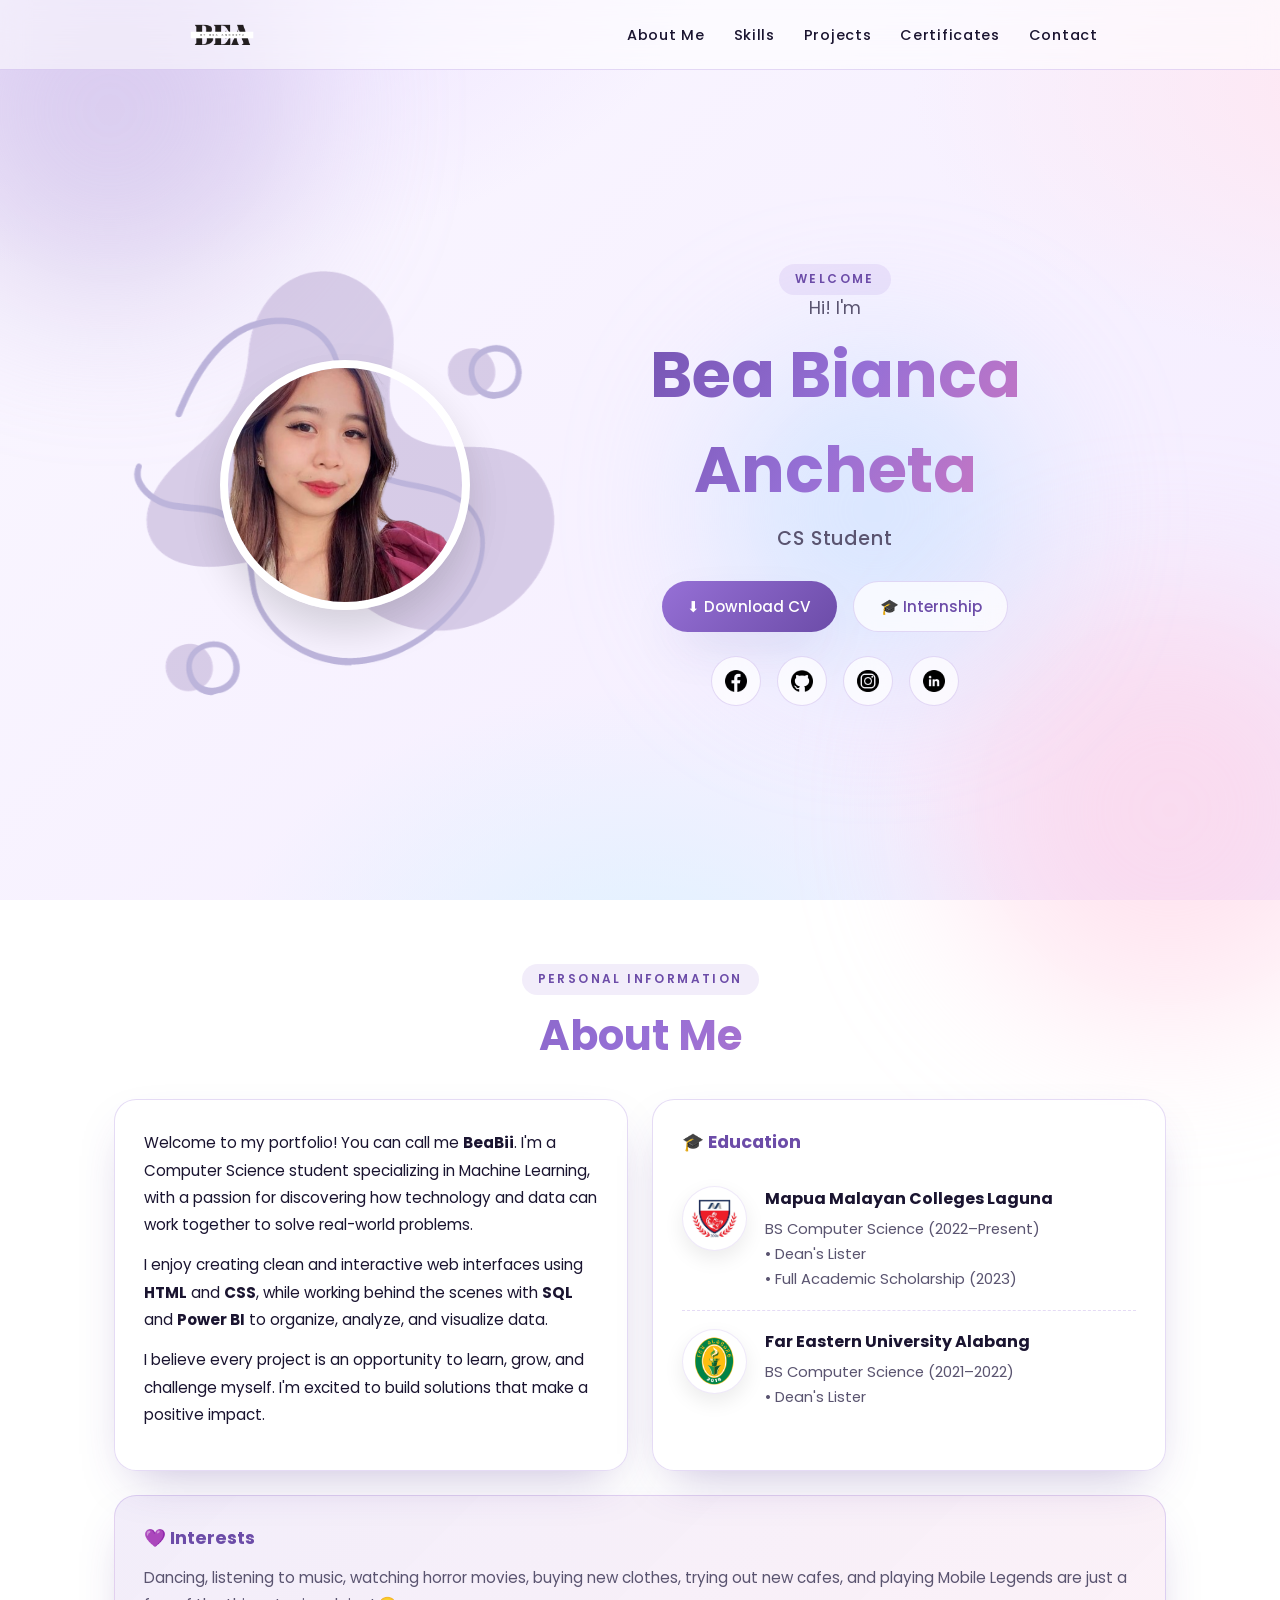
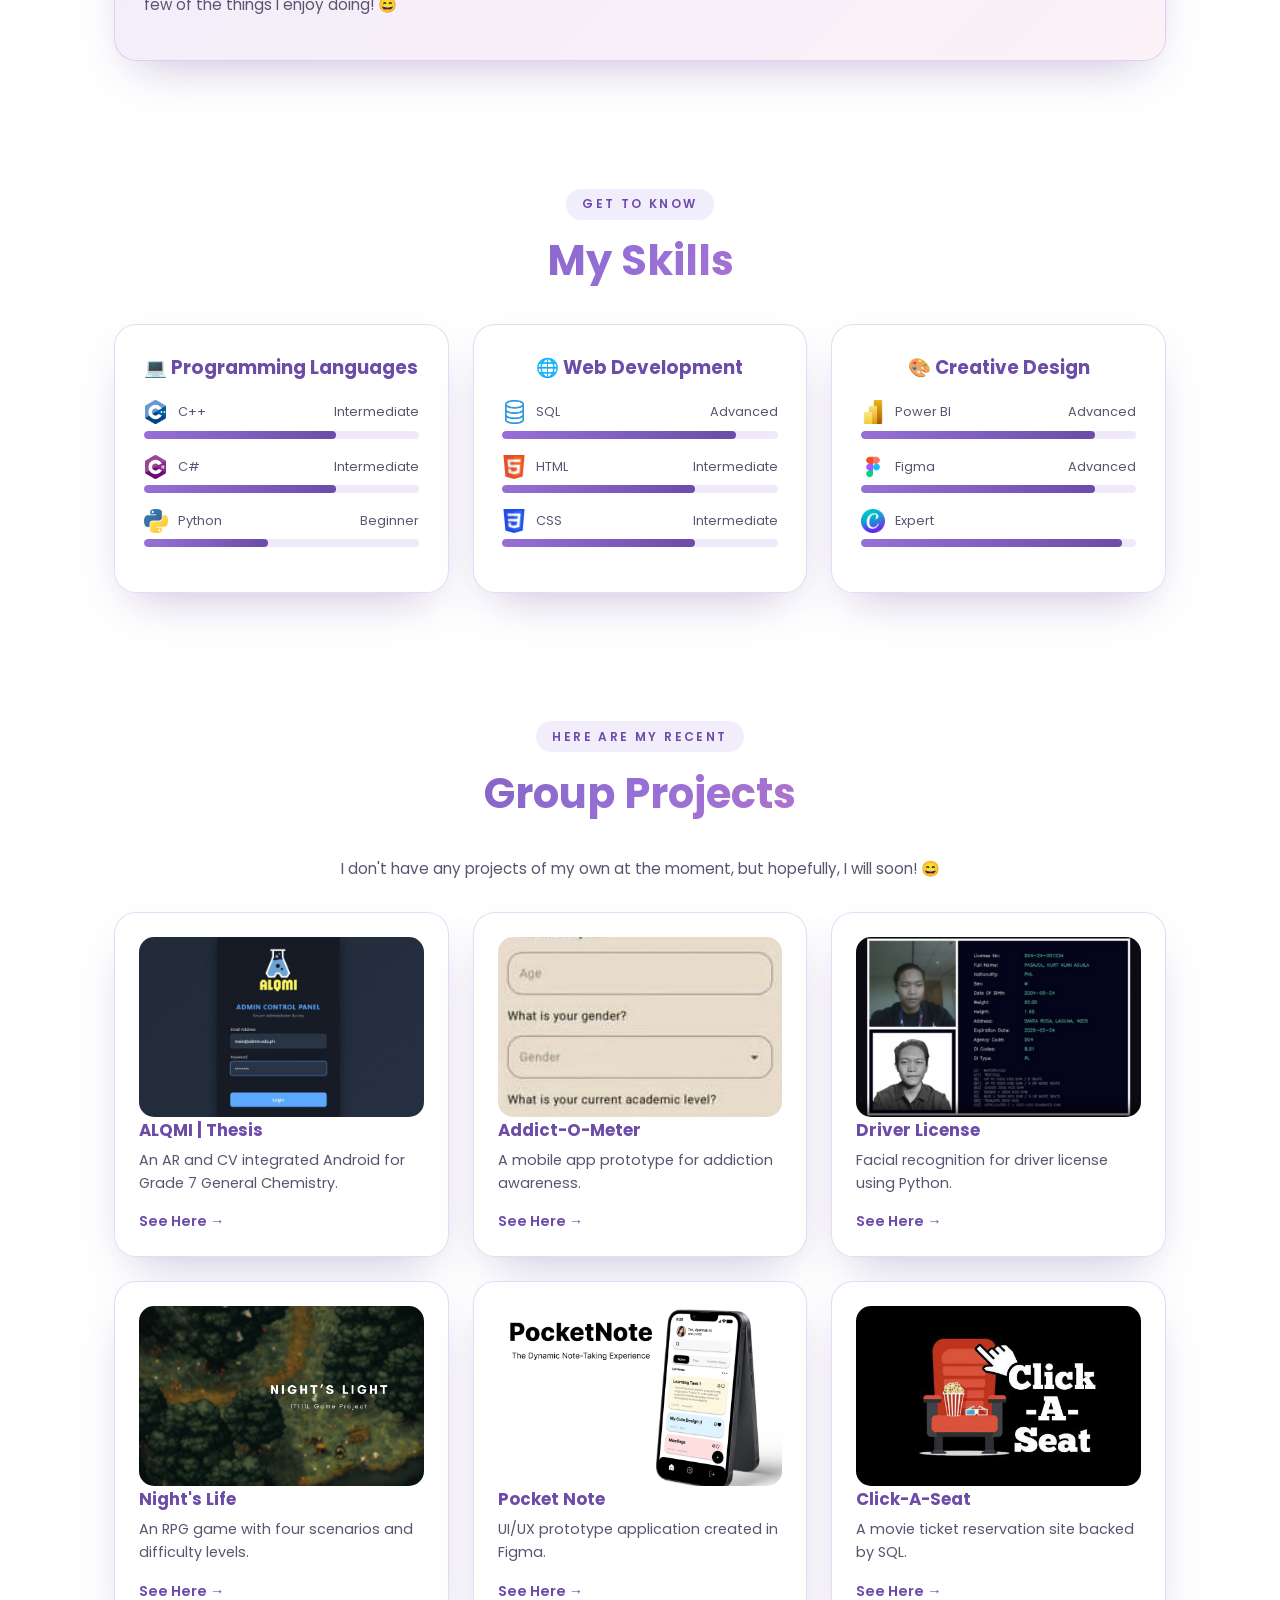
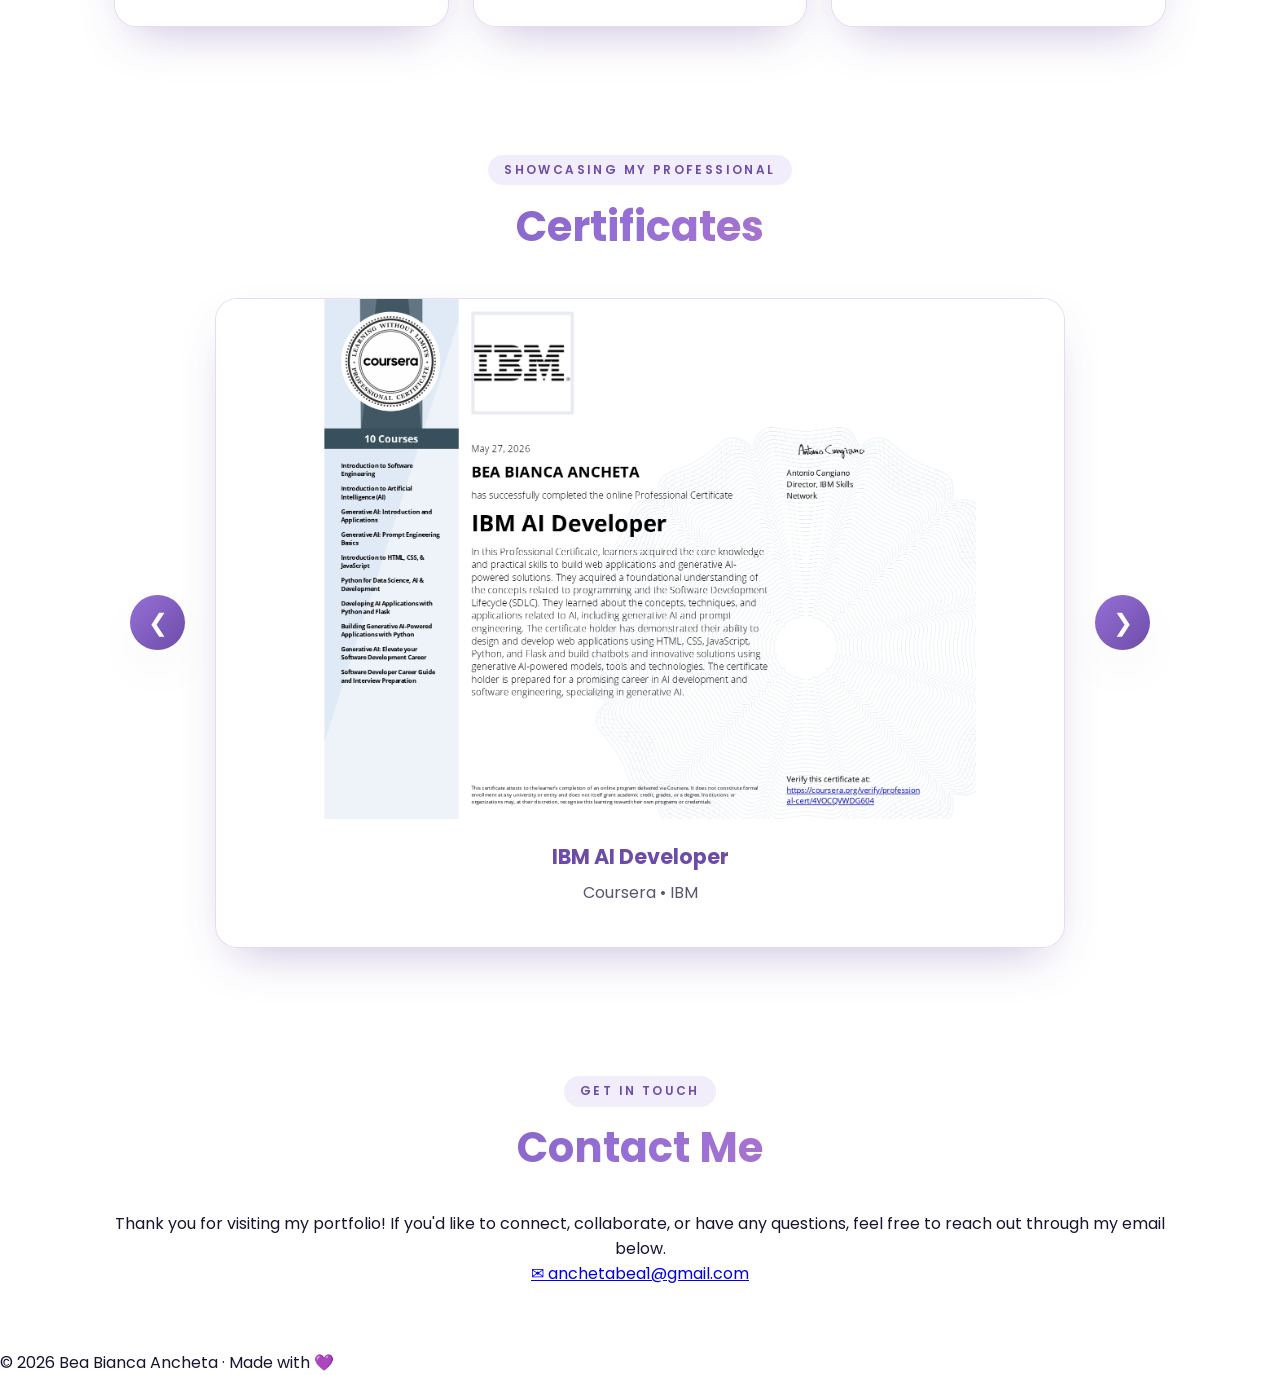
==== commit 9418d0f6: "cc" ====
--- a/index.html
+++ b/index.html
@@ -91,41 +91,48 @@
 }
 
 .hero-image{
-    position: relative;
-    width: 420px;
-    height: 420px;
-    display: flex;
-    justify-content: center;
-    align-items: center;
-}
-
-/* Rotating background */
+    position:relative;
+    width:320px;
+    height:320px;
+    display:flex;
+    justify-content:center;
+    align-items:center;
+}
+
+/* Decorative shape behind the profile */
 .bg-image{
-    position: absolute;
-    width: 120%;
-    height: 100%;
-    object-fit: contain;
-    left: 45%;
-    top: 50%;
-    transform: translate(-50%, -50%);
-    animation: spin 20s linear infinite;
-    opacity: .35;
-    z-index: 0;
-}
-
-/* Your profile picture */
+    position:absolute;
+
+    width:430px;
+    height:auto;
+
+    top:50%;
+    left:50%;
+    transform:translate(-50%, -50%);
+
+    object-fit:contain;
+    opacity:.55;
+
+    z-index:1;
+    pointer-events:none;
+
+    animation:spin 30s linear infinite;
+}
+
+/* Profile picture */
 .profile-image{
-    position: relative;
-    width: 280px;
-    height: 280px;
-
-    object-fit: cover;      /* fills the circle */
-    border-radius: 50%;     /* makes it a perfect circle */
-
-    border: 8px solid rgba(255,255,255,.9);
-    box-shadow: 0 20px 50px rgba(0,0,0,.18);
-
-    z-index: 2;
+    position:relative;
+
+    width:250px;
+    height:250px;
+
+    object-fit:cover;
+    border-radius:50%;
+
+    border:8px solid #fff;
+    box-shadow:0 20px 40px rgba(0,0,0,.15);
+
+    z-index:2;
 }
 
 .hero-content{
@@ -136,10 +143,10 @@
 
 @keyframes spin{
     from{
-        transform:rotate(0);
+        transform:translate(-50%, -50%) rotate(0deg);
     }
     to{
-        transform:rotate(360deg);
+        transform:translate(-50%, -50%) rotate(360deg);
     }
 }
   .hero h1{
@@ -187,7 +194,11 @@
 }
   .card:hover{transform:translateY(-5px)}
   /* ABOUT */
-  .about-grid{display:grid;grid-template-columns:1fr 1fr;gap:1.5rem;text-align:left}
+  .about-grid{
+    display:grid;
+    grid-template-columns:repeat(2, 1fr);
+    gap:1.5rem;
+}
   .about-grid p{color:var(--ink);line-height:1.8;margin-bottom:.8rem;font-size:.95rem}
   .about-grid h3{color:var(--purple-deep);margin-bottom:.8rem;font-size:1.1rem}
   .edu-item{
@@ -234,9 +245,7 @@
     line-height:1.7;
 }
 .interest-card{
-    width:100%;
-    margin-top:1.5rem;
-    padding:1.8rem 2rem;
+    grid-column:1 / -1;   /* span across both columns */
 
     background:linear-gradient(
         135deg,
@@ -246,21 +255,19 @@
 
     border:1px solid var(--border);
     border-radius:22px;
+    padding:1.8rem;
     box-shadow:var(--shadow);
-
     text-align:left;
 }
 
 .interest-card h3{
     color:var(--purple-deep);
     margin-bottom:.8rem;
-    font-size:1.15rem;
 }
 
 .interest-card p{
     color:var(--muted);
     line-height:1.8;
-    font-size:.95rem;
 }
   /* SKILLS */
 
@@ -538,49 +545,67 @@
 </div>
 </div>
   </section>
-  <!-- ABOUT -->
-  <section id="about" class="reveal">
+<!-- ABOUT -->
+<section id="about" class="reveal">
     <span class="eyebrow">Personal Information</span>
     <h2 class="section-title">About Me</h2>
+
     <div class="about-grid">
-      <div class="card">
-        <p>Welcome to my portfolio! You can call me <strong>BeaBii</strong>. I'm a Computer Science student specializing in Machine Learning, with a passion for discovering how technology and data can work together to solve real-world problems.</p>
-        <p>I enjoy creating clean and interactive web interfaces using <strong>HTML</strong> and <strong>CSS</strong>, while working behind the scenes with <strong>SQL</strong> and <strong>Power BI</strong> to organize, analyze, and visualize data.</p>
-        <p>I believe every project is an opportunity to learn, grow, and challenge myself. I'm excited to build solutions that make a positive impact.</p>
-      </div>
-      <div class="card">
-        <h3>🎓 Education</h3>
-    
-        <div class="edu-item">
-    
-            <img src="images/malayan.png" alt="Mapua Malayan Colleges Laguna" class="school-logo">
-    
-            <div class="edu-info">
-                <strong>Mapua Malayan Colleges Laguna</strong>
-                <span>BS Computer Science (2022–Present)</span>
-                <span>• Dean's Lister</span>
-                <span>• Full Academic Scholarship (2023)</span>
-            </div>
-    
+
+        <!-- About -->
+        <div class="card">
+            <p>Welcome to my portfolio! You can call me <strong>BeaBii</strong>. I'm a Computer Science student specializing in Machine Learning, with a passion for discovering how technology and data can work together to solve real-world problems.</p>
+
+            <p>I enjoy creating clean and interactive web interfaces using <strong>HTML</strong> and <strong>CSS</strong>, while working behind the scenes with <strong>SQL</strong> and <strong>Power BI</strong> to organize, analyze, and visualize data.</p>
+
+            <p>I believe every project is an opportunity to learn, grow, and challenge myself. I'm excited to build solutions that make a positive impact.</p>
         </div>
-    
-        <div class="edu-item">
-    
-            <img src="images/feu.png" alt="Far Eastern University Alabang" class="school-logo">
-    
-            <div class="edu-info">
-                <strong>Far Eastern University Alabang</strong>
-                <span>BS Computer Science (2021–2022)</span>
-                <span>• Dean's Lister</span>
-            </div>
-    
+
+        <!-- Education -->
+        <div class="card">
+
+            <h3>🎓 Education</h3>
+
+            <div class="edu-item">
+                <img src="images/malayan.png"
+                     alt="Mapua Malayan Colleges Laguna"
+                     class="school-logo">
+
+                <div class="edu-info">
+                    <strong>Mapua Malayan Colleges Laguna</strong>
+                    <span>BS Computer Science (2022–Present)</span>
+                    <span>• Dean's Lister</span>
+                    <span>• Full Academic Scholarship (2023)</span>
+                </div>
+            </div>
+
+            <div class="edu-item">
+                <img src="images/feu.png"
+                     alt="Far Eastern University Alabang"
+                     class="school-logo">
+
+                <div class="edu-info">
+                    <strong>Far Eastern University Alabang</strong>
+                    <span>BS Computer Science (2021–2022)</span>
+                    <span>• Dean's Lister</span>
+                </div>
+            </div>
+
         </div>
+
+        <!-- Interests -->
+        <div class="interest-card reveal">
+            <h3>💜 Interests</h3>
+            <p>
+                Dancing, listening to music, watching horror movies,
+                buying new clothes, trying out new cafes,
+                and playing Mobile Legends are just a few of the things I enjoy doing! 😄
+            </p>
+        </div>
+
     </div>
-    <div class="interest-card reveal">
-      <h3>💜 Interests</h3>
-      <p>Dancing, listening to music, watching horror movies, buying new clothes, trying out new cafes, and playing Mobile Legends are just a few of the things I enjoy doing! 😄</p>
-    </div>
-  </section>
+
+</section>
   <!-- SKILLS -->
 <section id="skills" class="reveal">
     <span class="eyebrow">Get to Know</span>
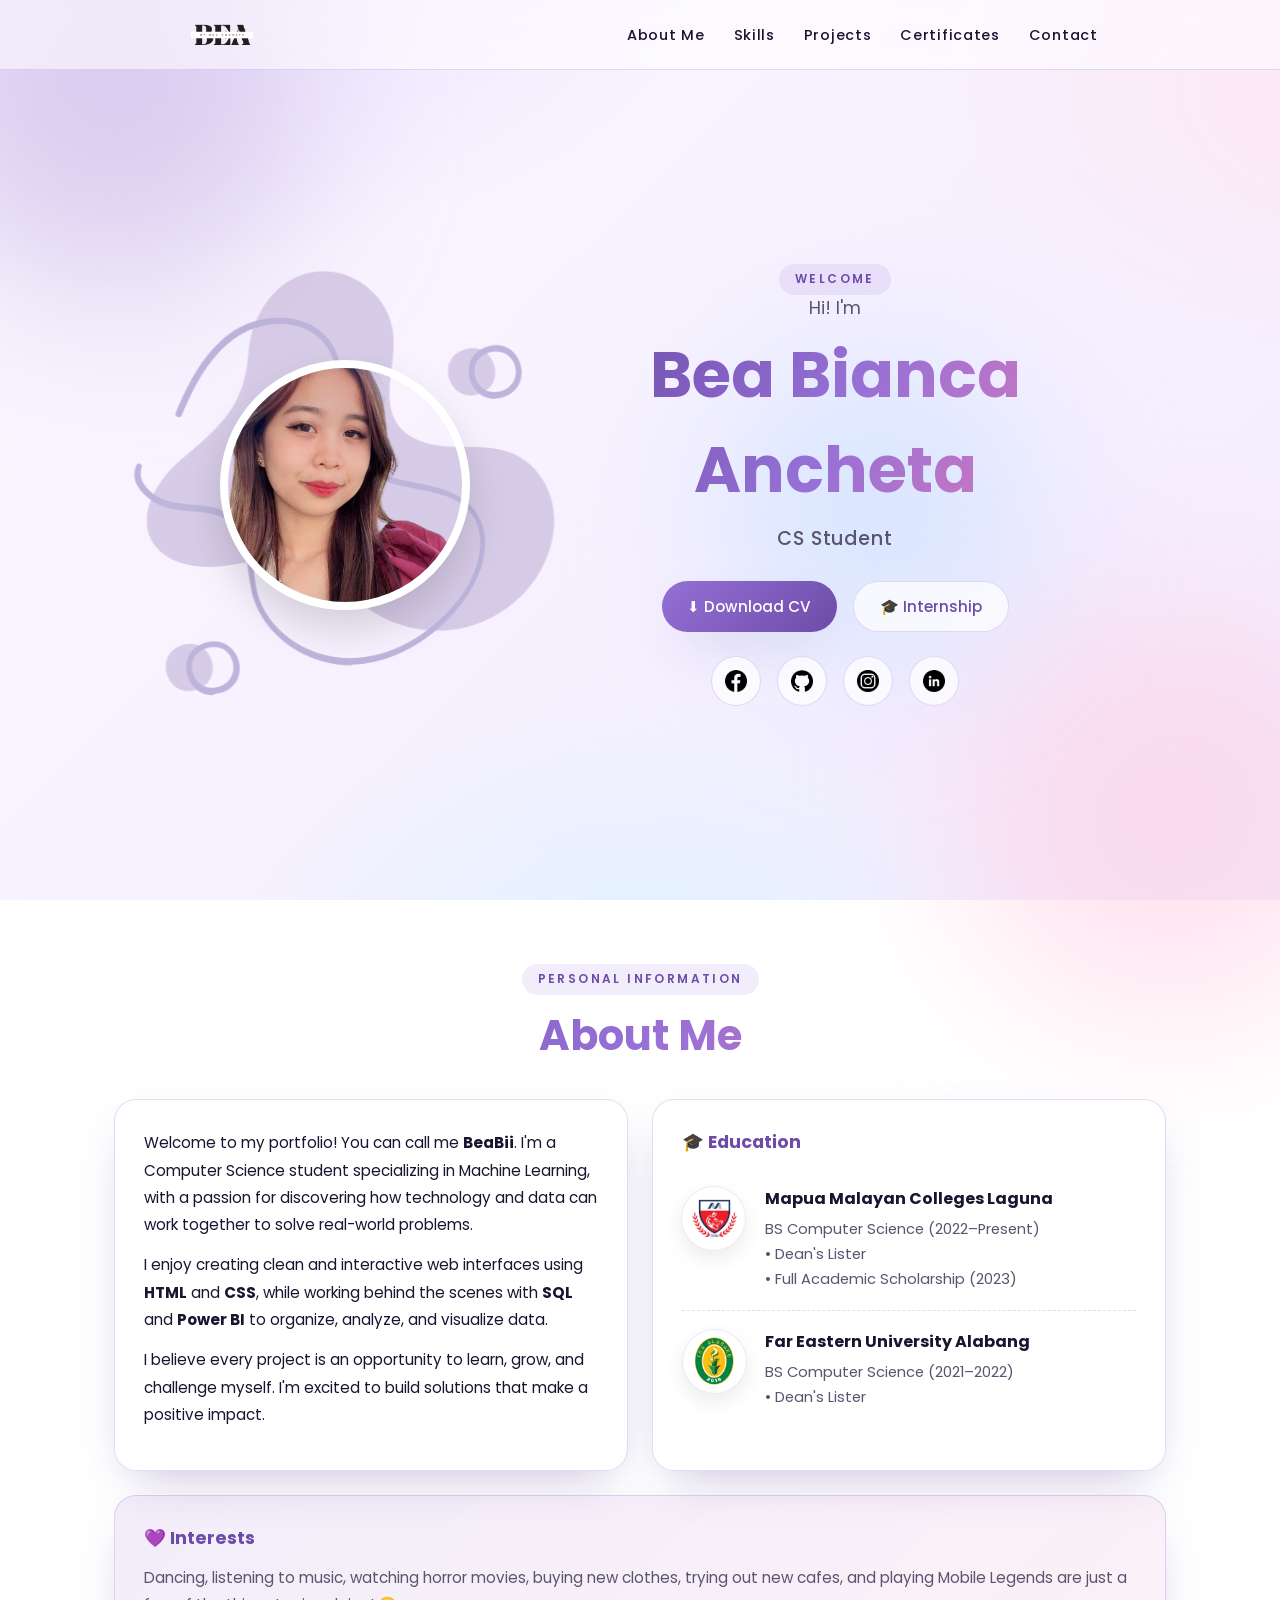
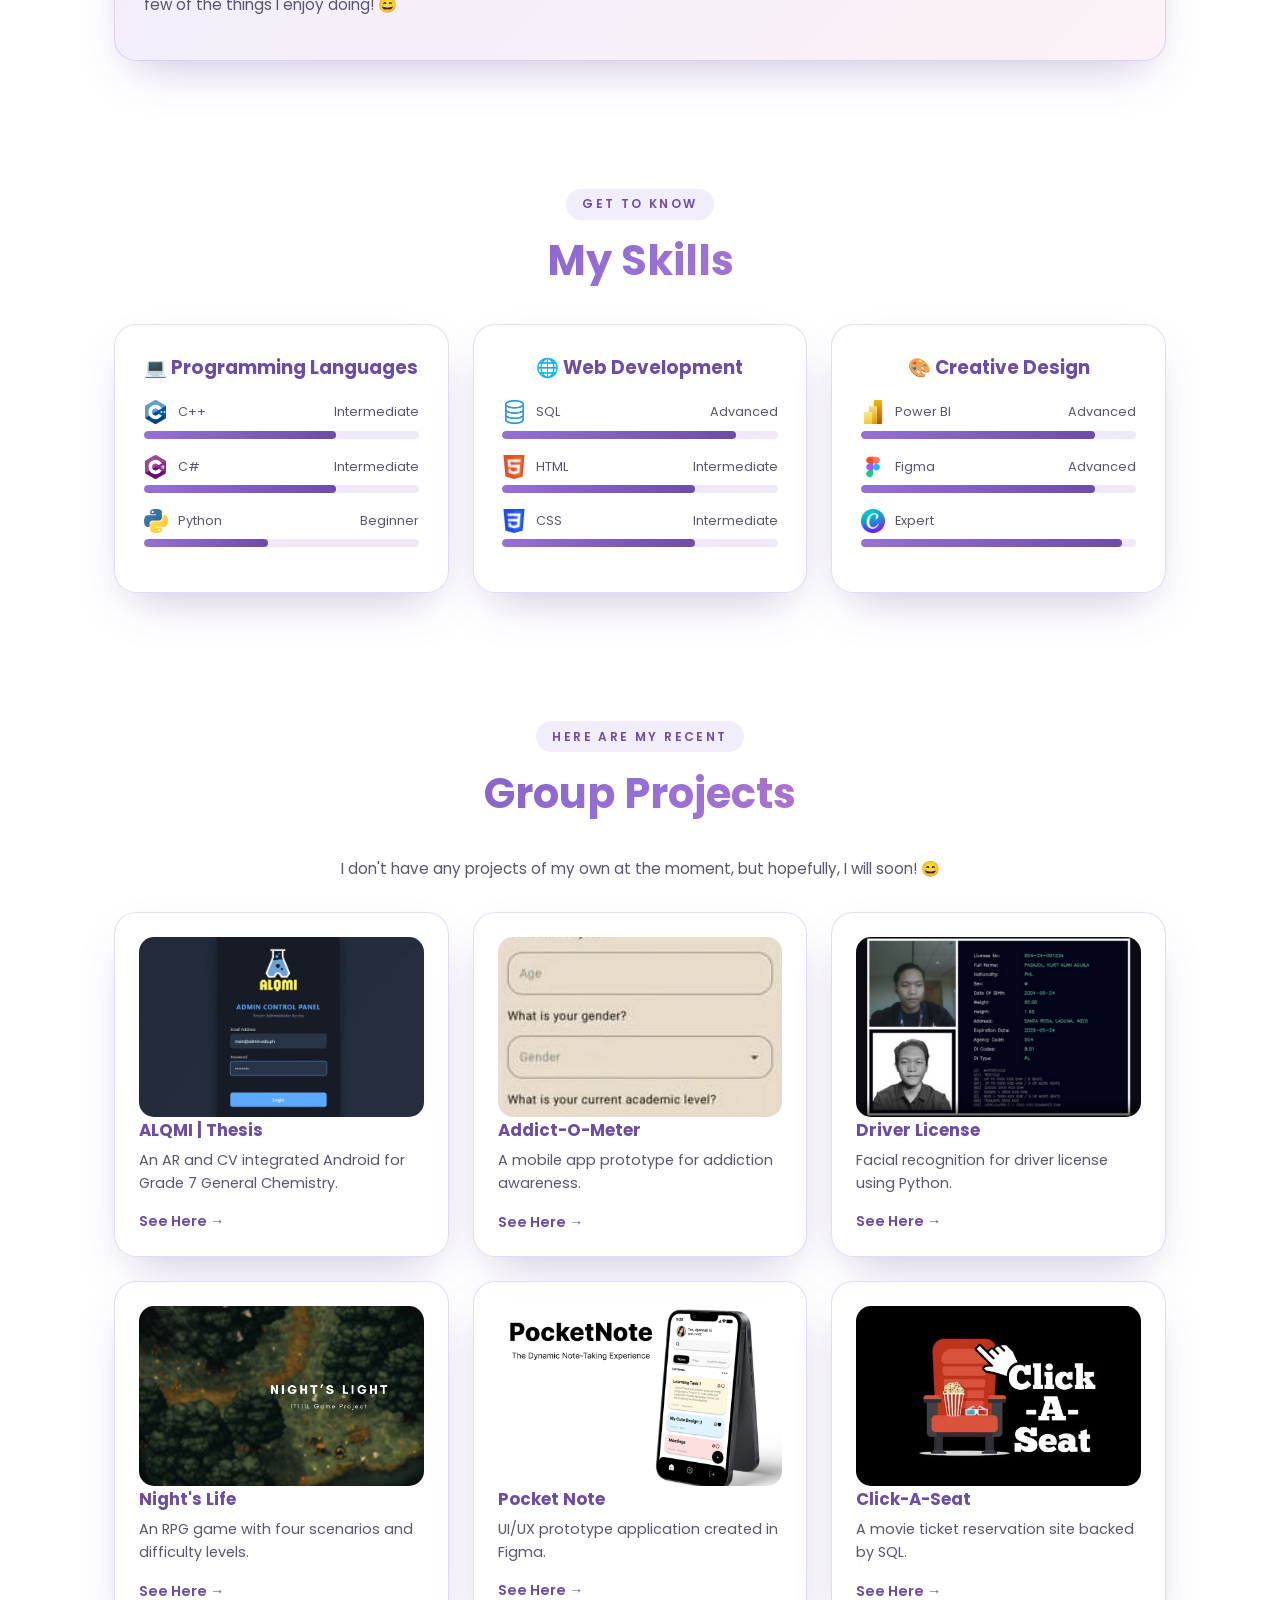
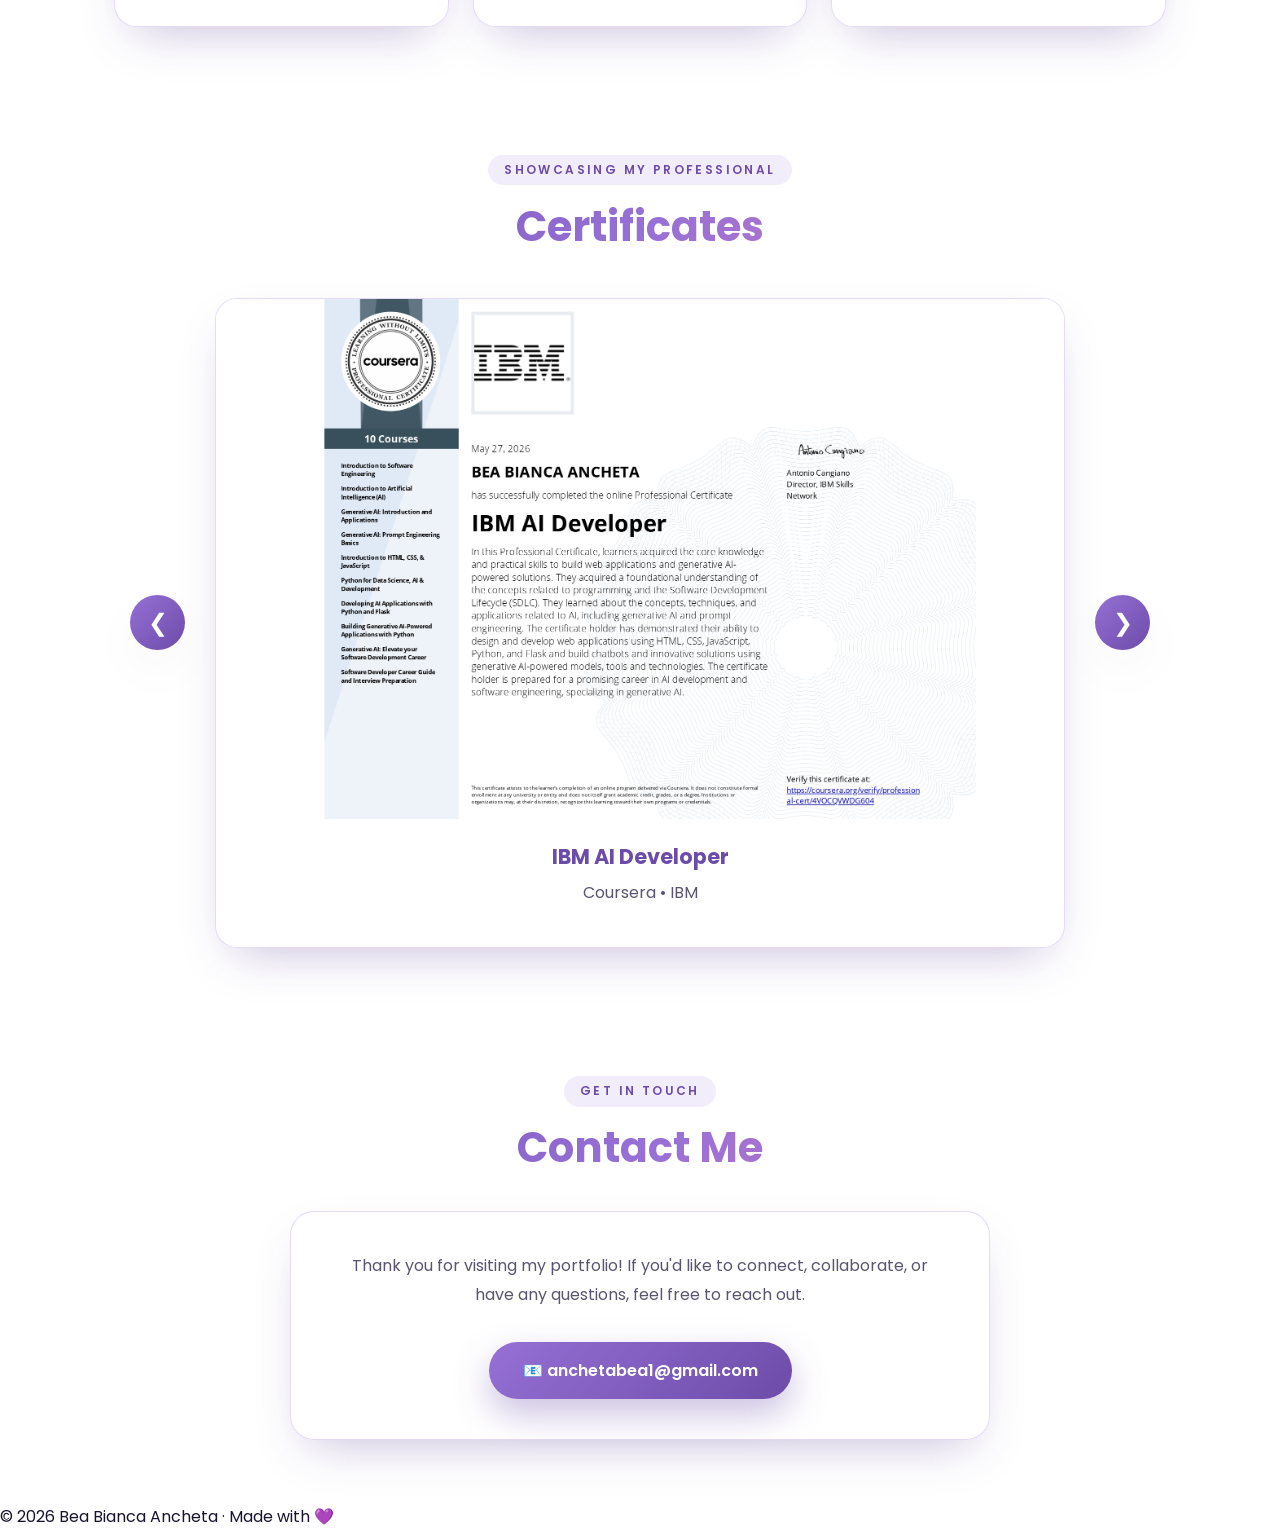
==== commit 511ff900: "contact" ====
--- a/index.html
+++ b/index.html
@@ -440,6 +440,52 @@
 .certificate-card p{
     color:var(--muted);
     font-size:1rem;
+}
+
+.contact-box{
+    max-width:700px;
+    margin:0 auto;
+    padding:2.5rem;
+    background:var(--card);
+    backdrop-filter:blur(14px);
+    border:1px solid var(--border);
+    border-radius:24px;
+    box-shadow:var(--shadow);
+}
+
+.contact-box p{
+    color:var(--muted);
+    line-height:1.8;
+    margin-bottom:2rem;
+}
+
+.email{
+    display:inline-flex;
+    align-items:center;
+    justify-content:center;
+    gap:12px;
+
+    padding:16px 34px;
+
+    background:linear-gradient(135deg,var(--purple),var(--purple-deep));
+    color:#fff;
+    text-decoration:none;
+    font-size:1rem;
+    font-weight:600;
+
+    border-radius:999px;
+    box-shadow:0 15px 35px rgba(108,76,168,.35);
+
+    transition:.3s ease;
+}
+
+.email:hover{
+    transform:translateY(-4px) scale(1.03);
+    box-shadow:0 22px 45px rgba(108,76,168,.45);
+}
+
+.email:active{
+    transform:scale(.98);
 }
 
 .nav-btn{
@@ -818,11 +864,18 @@
   <section id="contact" class="reveal">
     <span class="eyebrow">Get In Touch</span>
     <h2 class="section-title">Contact Me</h2>
+
     <div class="contact-box">
-      <p>Thank you for visiting my portfolio! If you'd like to connect, collaborate, or have any questions, feel free to reach out through my email below.</p>
-      <a class="email" href="mailto:anchetabea1@gmail.com">✉ anchetabea1@gmail.com</a>
+        <p>
+            Thank you for visiting my portfolio! If you'd like to connect,
+            collaborate, or have any questions, feel free to reach out.
+        </p>
+
+        <a class="email" href="mailto:anchetabea1@gmail.com">
+            📧 anchetabea1@gmail.com
+        </a>
     </div>
-  </section>
+</section>
   <footer>© 2026 Bea Bianca Ancheta · Made with 💜</footer>
 <script>
   const io = new IntersectionObserver(entries => {
